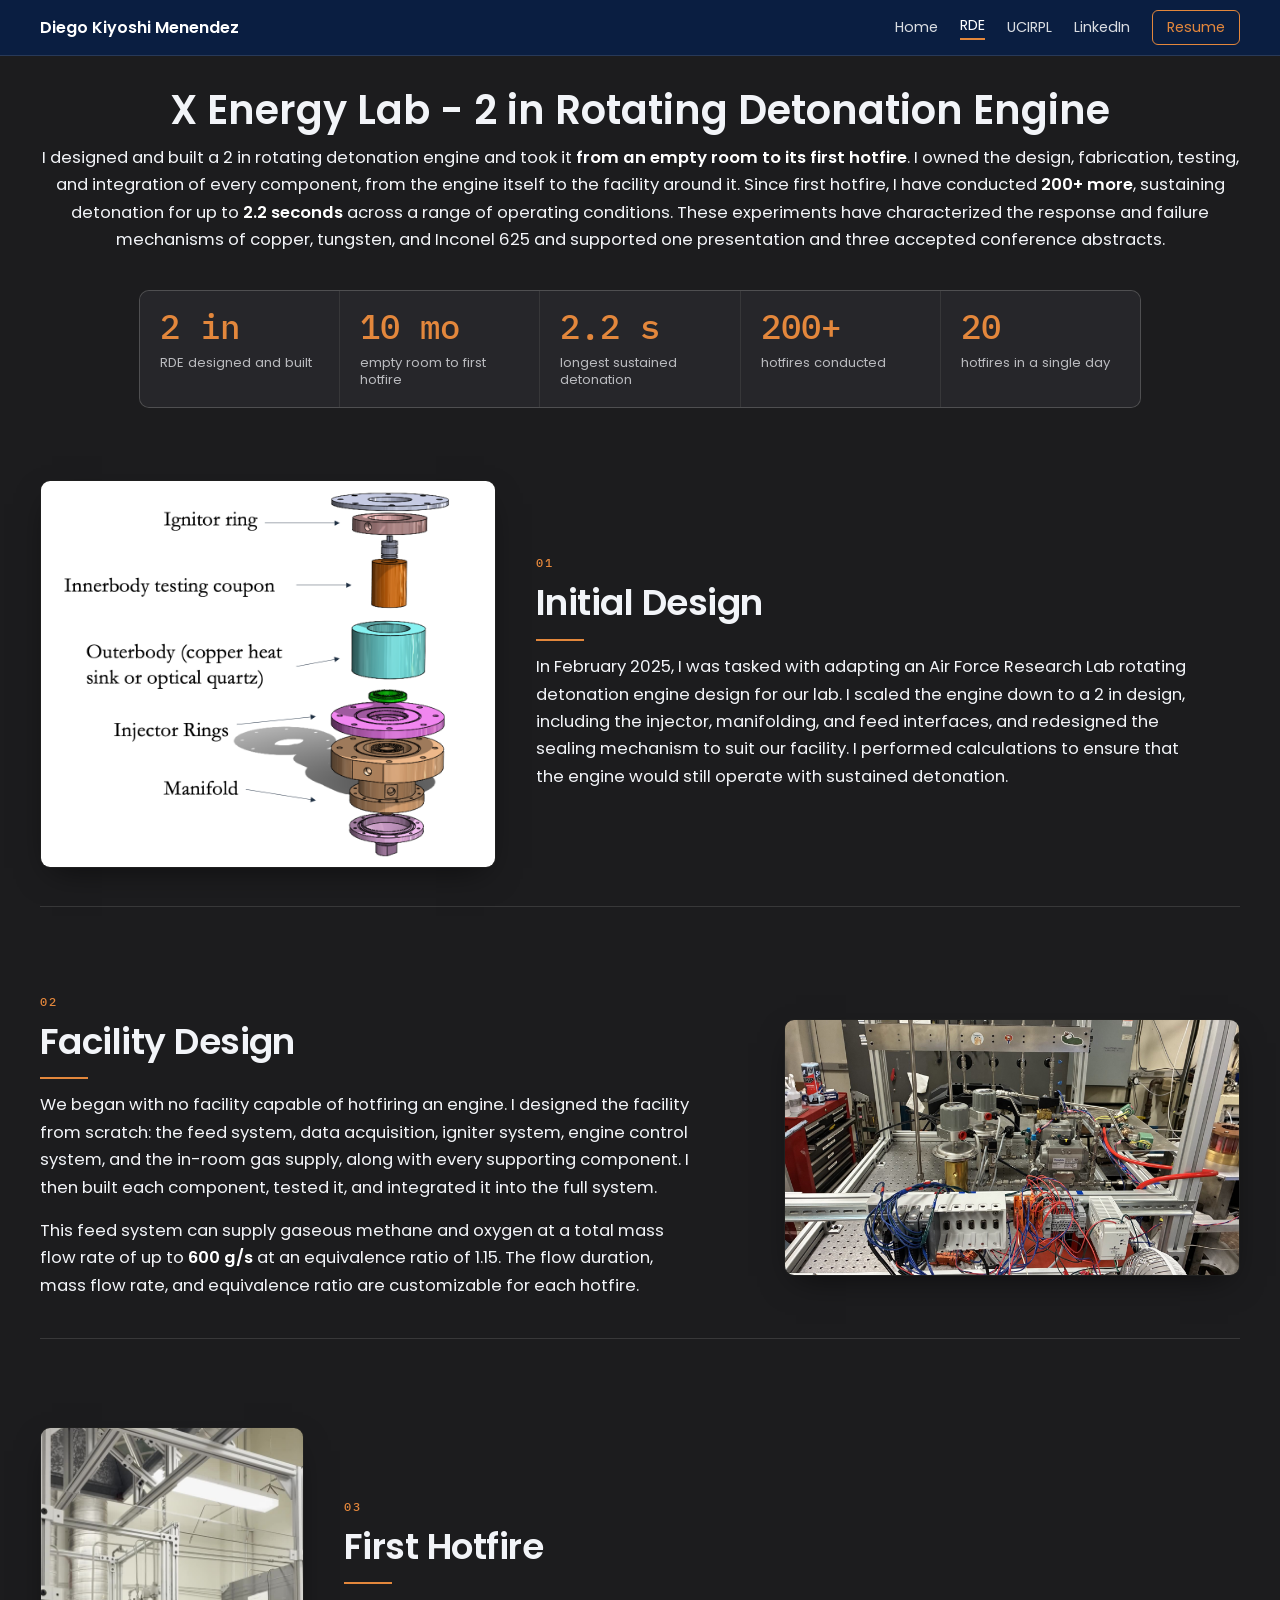
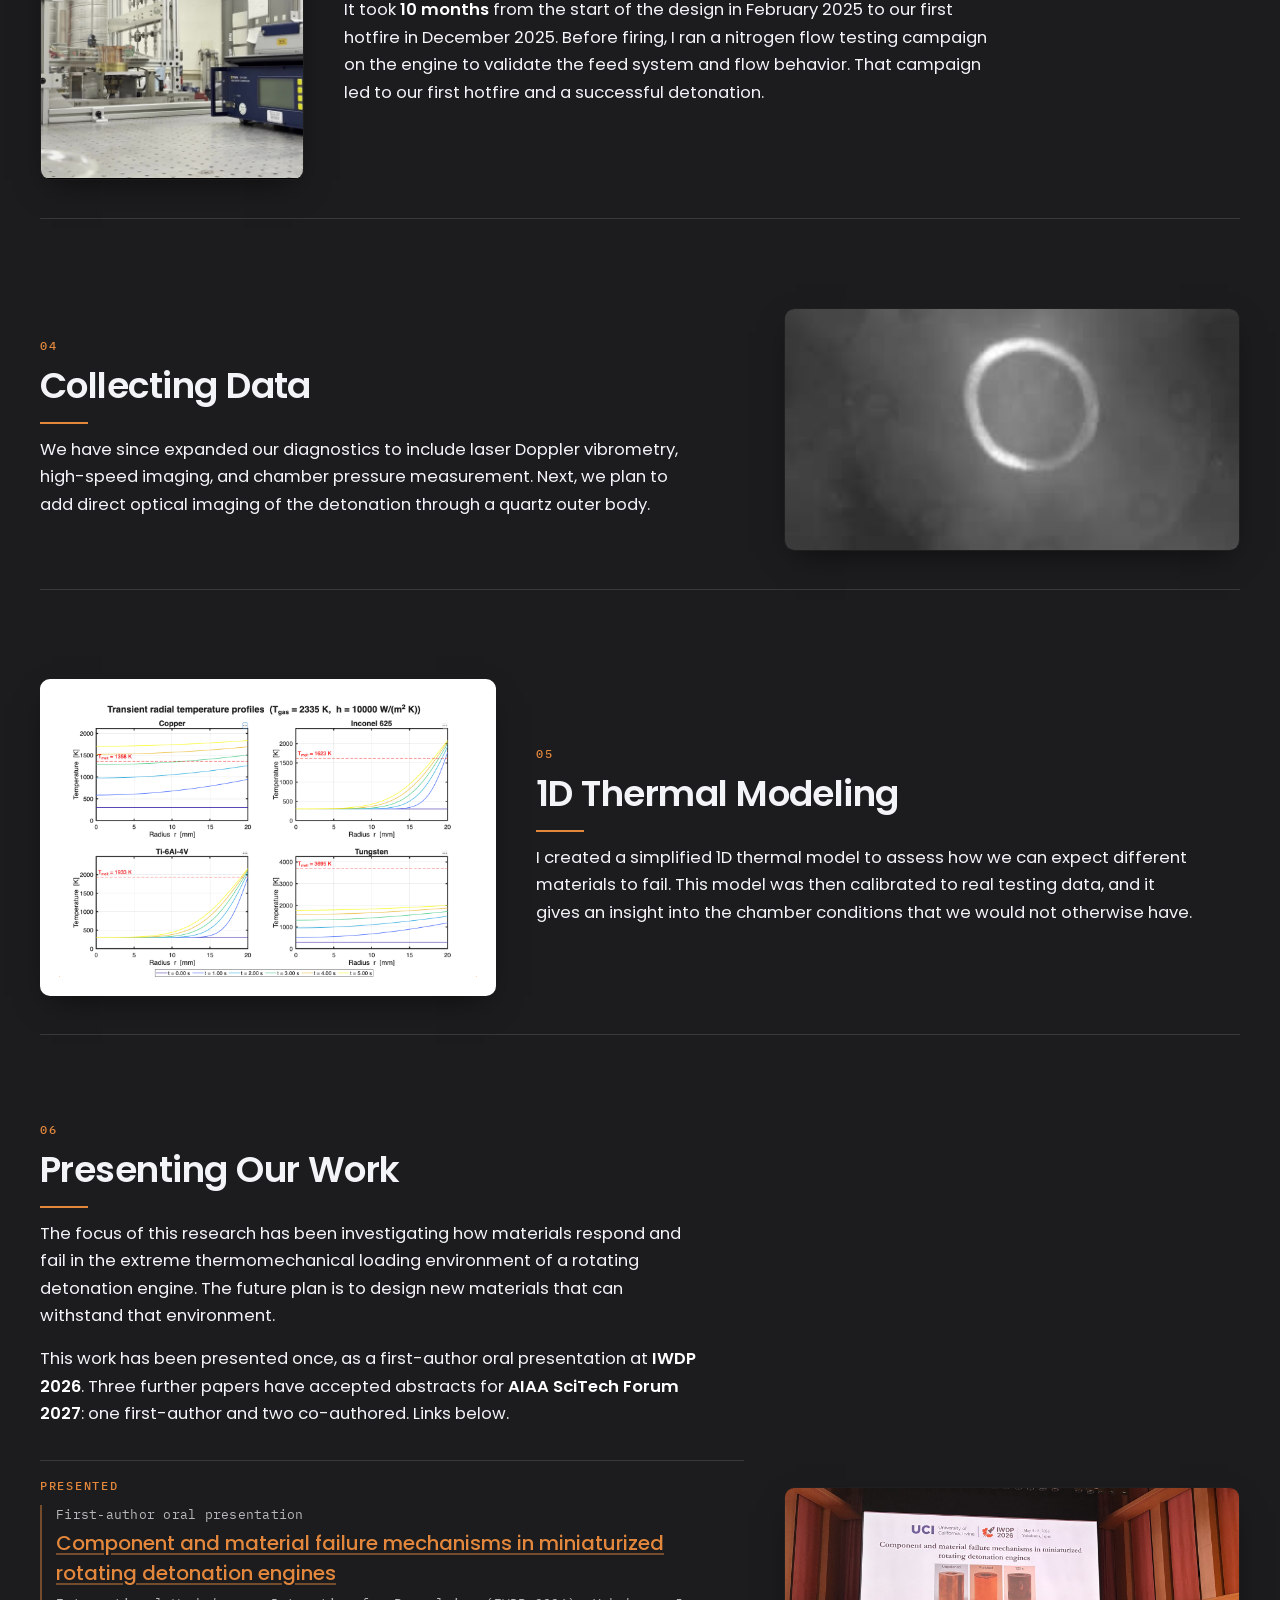
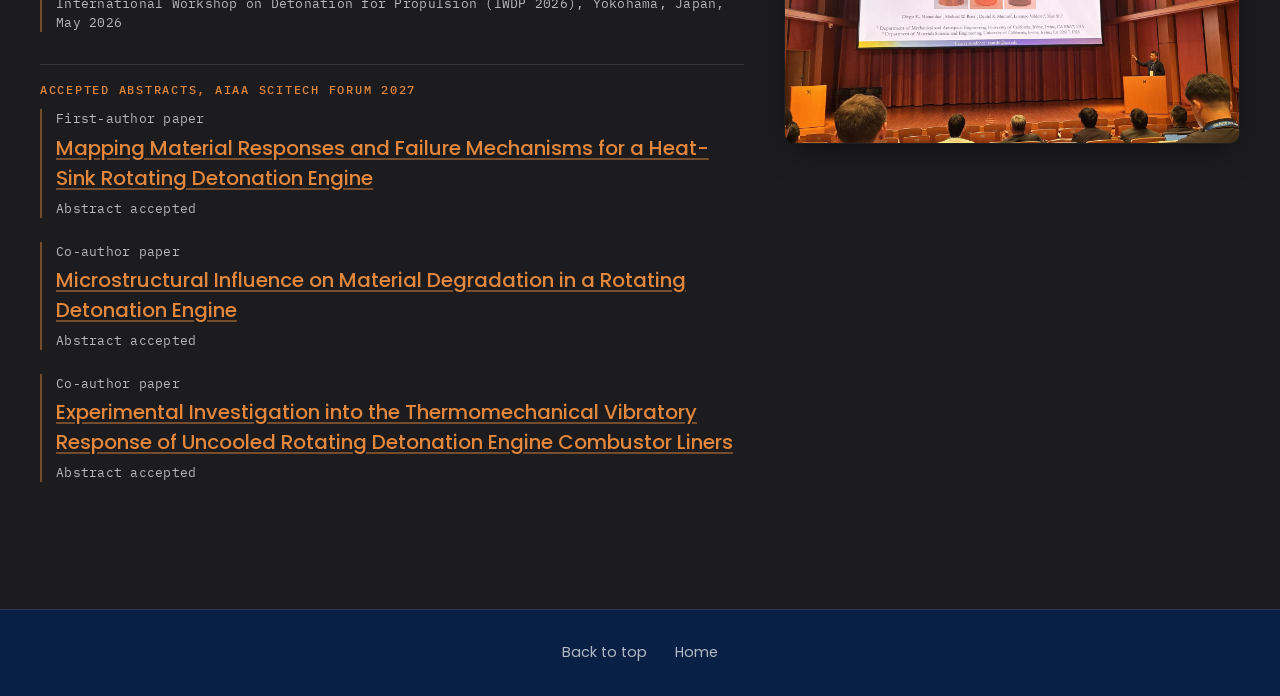
==== rde.html @ 68600ce4 "Add files via upload" ====
<!doctype html>
<html lang="en">
<head>
<meta charset="utf-8">
<meta name="viewport" content="width=device-width, initial-scale=1">
<title>X Energy Lab - 2 in Rotating Detonation Engine</title>
<link rel="preconnect" href="https://fonts.googleapis.com">
<link rel="preconnect" href="https://fonts.gstatic.com" crossorigin>
<link rel="stylesheet" href="https://fonts.googleapis.com/css2?family=Poppins:wght@400;500;600;700&family=IBM+Plex+Mono:wght@400;500&display=swap">
<style>
  html, body {
    margin: 0;
    padding: 0;
    background: #1C1C1E;
    color: #FFFFFF;
    font-family: "Poppins", "Helvetica Neue", Helvetica, Arial, sans-serif;
  }
  .top {
    background: #0A1F44;
  }
  h1 {
    margin: 0;
    padding: 24px 24px;
    font-size: 2rem;
    font-weight: 600;
    text-align: center;
  }
  h1 a {
    color: inherit;
    text-decoration: none;
  }
  .links {
    display: flex;
    justify-content: center;
    gap: 32px;
    padding: 0 24px 32px;
    font-size: 1.1rem;
  }
  .links a {
    color: #FFFFFF;
    text-decoration: underline;
  }
  .overview {
    padding: 32px 40px 8px;
  }
  .overview .title {
    text-align: center;
    margin: 0 0 12px;
    padding: 0;
    font-size: clamp(1.75rem, 4vw, 3rem);
    font-weight: 600;
    line-height: 1.1;
  }
  .overview p {
    margin: 0 auto;
    text-align: center;
    max-width: 110ch;
    font-size: clamp(1rem, 1.7vw, 1.25rem);
    line-height: 1.5;
  }
  .section {
    padding: 48px 40px 0;
    display: grid;
    gap: 40px;
    align-items: center;
  }
  /* Image left: text right. Image right: text left. */
  .s1, .s3, .s5 { grid-template-columns: 38% minmax(0, 1fr); }
  .s3 { grid-template-columns: 22% minmax(0, 1fr); }
  .s2, .s4, .s6 { grid-template-columns: minmax(0, 1fr) 38%; }
  .s1 .media, .s3 .media, .s5 .media { order: -1; }
  .section h2 {
    margin: 0;
    font-size: clamp(1.75rem, 4vw, 3rem);
    font-weight: 600;
    line-height: 1.1;
  }
  .section .detail {
    margin: 12px 0 0;
    max-width: 60ch;
    font-size: clamp(1rem, 1.7vw, 1.25rem);
    line-height: 1.5;
  }
  .section .detail + .detail { margin-top: 12px; }
  .media {
    margin: 0;
    width: 100%;
  }
  .media img,
  .media video {
    display: block;
    width: 100%;
    height: auto;
    background: #000000;
  }
  .ph {
    aspect-ratio: 4 / 3;
    background: #566B96;
    display: flex;
    align-items: center;
    justify-content: center;
    font-size: 1.25rem;
  }
  /* Images alternate between the left edge and the right edge */
  .pubs {
    list-style: none;
    margin: 24px 0 0;
    padding: 0;
    max-width: 60ch;
    font-size: clamp(1rem, 1.7vw, 1.25rem);
    line-height: 1.5;
  }
  .pub-group { margin: 24px 0 0; font-size: clamp(1.1rem, 2vw, 1.4rem); font-weight: 600; }
  .pub-group + .pubs { margin-top: 12px; }
  .pubs li { margin-bottom: 20px; }
  .pubs .tag { display: block; opacity: 0.7; font-size: 0.85em; }
  .pubs a { color: #FFFFFF; text-decoration: underline; font-weight: 500; }
  .pubs .venue { display: block; opacity: 0.8; }
  .end { height: 64px; }

  @media (max-width: 800px) {
    .section, .s1, .s2, .s3, .s4, .s5, .s6 { grid-template-columns: minmax(0, 1fr); gap: 24px; }
    .s1 .media, .s3 .media, .s5 .media { order: 0; }
  }
  .footer {
    background: #0A1F44;
    display: flex;
    justify-content: center;
    gap: 32px;
    padding: 28px 24px;
    font-size: 1.1rem;
  }
  .footer a {
    color: #FFFFFF;
    text-decoration: underline;
  }
</style>
<link rel="stylesheet" href="theme.css?v=8">
<script src="theme.js?v=2"></script>
</head>
<body>
  <nav class="bar"><a class="brand" href="./">Diego Kiyoshi Menendez</a><div class="bar-links"><a href="./">Home</a><a href="rde.html" aria-current="page">RDE</a><a href="ucirpl.html">UCIRPL</a><a href="https://www.linkedin.com/in/diegokmenendez">LinkedIn</a><a class="btn" href="resume.pdf">Resume</a></div></nav>

  <section class="overview">
    <h2 class="title">X Energy Lab - 2 in Rotating Detonation Engine</h2>
    <p>I designed and built a 2 in rotating detonation engine and took it <strong>from an empty room to its first hotfire</strong>. I owned the design, fabrication, testing, and integration of every component, from the engine itself to the facility around it. Since first hotfire, I have conducted <strong>200+ more</strong>, sustaining detonation for up to <strong>2.2 seconds</strong> across a range of operating conditions. These experiments have characterized the response and failure mechanisms of copper, tungsten, and Inconel 625 and supported one presentation and three accepted conference abstracts.</p>
    <ul class="stats">
      <li><b>2 in</b><span>RDE designed and built</span></li>
      <li><b>10 mo</b><span>empty room to first hotfire</span></li>
      <li><b>2.2 s</b><span>longest sustained detonation</span></li>
      <li><b>200+</b><span>hotfires conducted</span></li>
      <li><b>20</b><span>hotfires in a single day</span></li>
    </ul>
  </section>

  <section class="section s1">
    <div class="text">
    <h2>Initial Design</h2>
    <p class="detail">In February 2025, I was tasked with adapting an Air Force Research Lab rotating detonation engine design for our lab. I scaled the engine down to a 2 in design, including the injector, manifolding, and feed interfaces, and redesigned the sealing mechanism to suit our facility. I performed calculations to ensure that the engine would still operate with sustained detonation.</p>
    
    </div>
    <div class="media"><img src="rde-initial-design.png" alt="Exploded view of the RDE: ignitor ring, innerbody testing coupon, outerbody, injector rings, manifold"><span class="cap">Exploded view: ignitor ring, innerbody testing coupon, outerbody, injector rings, manifold</span></div>
  </section>

  <section class="section s2">
    <div class="text">
    <h2>Facility Design</h2>
    <p class="detail">We began with no facility capable of hotfiring an engine. I designed the facility from scratch: the feed system, data acquisition, igniter system, engine control system, and the in-room gas supply, along with every supporting component. I then built each component, tested it, and integrated it into the full system.</p>
      <p class="detail">This feed system can supply gaseous methane and oxygen at a total mass flow rate of up to <strong>600 g/s</strong> at an equivalence ratio of 1.15. The flow duration, mass flow rate, and equivalence ratio are customizable for each hotfire.</p>
    
    </div>
    <div class="media"><img src="rde-facility.jpg" alt="RDE test facility"><span class="cap">RDE test facility</span></div>
  </section>

  <section class="section s3">
    <div class="text">
    <h2>First Hotfire</h2>
    <p class="detail">It took <strong>10 months</strong> from the start of the design in February 2025 to our first hotfire in December 2025. Before firing, I ran a nitrogen flow testing campaign on the engine to validate the feed system and flow behavior. That campaign led to our first hotfire and a successful detonation.</p>
    
    </div>
    <div class="media portrait"><video src="rde-clip-2.mp4" poster="rde-clip-2-poster.jpg" autoplay muted loop preload="auto" playsinline></video></div>
  </section>

  <section class="section s4">
    <div class="text">
    <h2>Collecting Data</h2>
    <p class="detail">We have since expanded our diagnostics to include laser Doppler vibrometry, high-speed imaging, and chamber pressure measurement. Next, we plan to add direct optical imaging of the detonation through a quartz outer body.</p>
    
    </div>
    <div class="media"><video src="rde-clip-1.mp4" poster="rde-clip-1-poster.jpg" autoplay muted loop preload="auto" playsinline></video></div>
  </section>

  <section class="section s5">
    <div class="text">
    <h2>1D Thermal Modeling</h2>
    <p class="detail">I created a simplified 1D thermal model to assess how we can expect different materials to fail. This model was then calibrated to real testing data, and it gives an insight into the chamber conditions that we would not otherwise have.</p>
    
    </div>
    <div class="media card"><img src="rde-thermal-model.png" alt="Transient radial temperature profiles for copper, Inconel 625, Ti-6Al-4V, and tungsten"><span class="cap">Transient radial temperature profiles for copper, Inconel 625, Ti-6Al-4V, and tungsten</span></div>
  </section>

  <section class="section s6">
    <div class="text">
    <h2>Presenting Our Work</h2>
    <p class="detail">The focus of this research has been investigating how materials respond and fail in the extreme thermomechanical loading environment of a rotating detonation engine. The future plan is to design new materials that can withstand that environment.</p>
    <p class="detail">This work has been presented once, as a first-author oral presentation at <strong>IWDP 2026</strong>. Three further papers have accepted abstracts for <strong>AIAA SciTech Forum 2027</strong>: one first-author and two co-authored. Links below.</p>
    <h3 class="pub-group">Presented</h3>
      <ul class="pubs">
        <li><span class="tag">First-author oral presentation</span><a href="pub-iwdp-2026.pdf">Component and material failure mechanisms in miniaturized rotating detonation engines</a><span class="venue">International Workshop on Detonation for Propulsion (IWDP 2026), Yokohama, Japan, May 2026</span></li>
      </ul>
      <h3 class="pub-group">Accepted abstracts, AIAA SciTech Forum 2027</h3>
      <ul class="pubs">
        <li><span class="tag">First-author paper</span><a href="pub-scitech-2027-mapping.pdf">Mapping Material Responses and Failure Mechanisms for a Heat-Sink Rotating Detonation Engine</a><span class="venue">Abstract accepted</span></li>
        <li><span class="tag">Co-author paper</span><a href="pub-scitech-2027-microstructure.pdf">Microstructural Influence on Material Degradation in a Rotating Detonation Engine</a><span class="venue">Abstract accepted</span></li>
        <li><span class="tag">Co-author paper</span><a href="pub-scitech-2027-vibratory.pdf">Experimental Investigation into the Thermomechanical Vibratory Response of Uncooled Rotating Detonation Engine Combustor Liners</a><span class="venue">Abstract accepted</span></li>
      </ul>
    
    </div>
    <div class="media"><img src="rde-presenting.jpg" alt="Presenting our work"><span class="cap">IWDP 2026, Yokohama, Japan</span></div>
  </section>

  <div class="end"></div>
  <footer class="footer">
    <a href="#">Back to top</a>
    <a href="./">Home</a>
  </footer>
</body>
</html>
---- theme.css ----
/* Visual theme layer. Loaded after each page's own styles, so it overrides them.
   To turn the whole theme off, remove the theme.css and theme.js lines from a page's <head>. */

:root {
  --accent: #E3873C;
  --accent-soft: rgba(227, 135, 60, 0.45);
  --line: rgba(255, 255, 255, 0.12);
  --mono: "IBM Plex Mono", ui-monospace, "SF Mono", Menlo, Consolas, monospace;
  /* Side gutter: 40px minimum, and content stops at 1200px wide on big screens */
  --g: max(40px, calc((100% - 1200px) / 2));
}

html { scroll-behavior: smooth; }
body { counter-reset: sec; }

/* ---------- Top bar ---------- */
.bar {
  position: sticky;
  top: 0;
  z-index: 50;
  display: flex;
  align-items: center;
  justify-content: space-between;
  gap: 12px 24px;
  flex-wrap: wrap;
  padding: 12px var(--g);
  background: rgba(10, 31, 68, 0.94);
  -webkit-backdrop-filter: blur(8px);
  backdrop-filter: blur(8px);
  border-bottom: 1px solid var(--line);
}
.bar .brand {
  color: #FFFFFF;
  text-decoration: none;
  font-weight: 600;
  font-size: 1.05rem;
}
.bar-home { justify-content: space-between; }
.bar-home .brand { visibility: hidden; opacity: 0; transition: opacity 0.25s, visibility 0.25s; }
.bar-home.show-brand .brand { visibility: visible; opacity: 1; }
.bar-links {
  display: flex;
  align-items: center;
  gap: 8px 22px;
  flex-wrap: wrap;
  font-size: 0.95rem;
}
.bar-links a {
  color: #FFFFFF;
  text-decoration: none;
  opacity: 0.85;
  transition: color 0.2s, opacity 0.2s, background 0.2s;
}
.bar-links a:hover { opacity: 1; color: var(--accent); }
.bar-links a[aria-current="page"] {
  opacity: 1;
  border-bottom: 2px solid var(--accent);
  padding-bottom: 2px;
}
.bar-links a.btn {
  opacity: 1;
  color: var(--accent);
  border: 1px solid var(--accent);
  padding: 6px 14px;
  border-radius: 6px;
}
.bar-links a.btn:hover { background: var(--accent); color: #0A1F44; }

/* ---------- Headings ---------- */
h2 { font-size: clamp(1.75rem, 3.6vw, 2.75rem); }
.overview .title { font-size: clamp(1.6rem, 3.4vw, 2.5rem); }
.section h2 { font-size: clamp(1.5rem, 3vw, 2.25rem); }
.row h3 { font-size: clamp(1.4rem, 2.6vw, 2rem); }

/* Small numbered label above each section title, and a short accent rule below it */
.section h2::before,
.design .row h3::before {
  counter-increment: sec;
  content: counter(sec, decimal-leading-zero);
  display: block;
  margin-bottom: 10px;
  font-family: var(--mono);
  font-size: 0.8rem;
  font-weight: 500;
  letter-spacing: 0.14em;
  line-height: 1;
  color: var(--accent);
}
.section h2::after,
.design .row h3::after {
  content: "";
  display: block;
  width: 48px;
  height: 2px;
  margin-top: 14px;
  background: var(--accent);
}

/* ---------- Content width and spacing ---------- */
.overview { padding-left: var(--g); padding-right: var(--g); }
.hotfires-head { padding-left: var(--g); padding-right: var(--g); }
.design > h2 { padding-left: var(--g); padding-right: var(--g); }
.design .row { padding-left: var(--g); padding-right: var(--g); }

.section {
  position: relative;
  padding: 64px var(--g) 8px;
}
.overview + .section { padding-top: 48px; }
.section::before {
  content: "";
  position: absolute;
  top: 0;
  left: var(--g);
  right: var(--g);
  height: 1px;
  background: var(--line);
}
.overview + .section::before { display: none; }

/* ---------- Hotfire timeline ---------- */
.timeline { padding-left: var(--g); padding-right: var(--g); }
.timeline::before {
  left: var(--g);
  right: var(--g);
  background: var(--accent-soft);
}
.tl-item::before { background: var(--accent); }
.tl-item .date {
  font-family: var(--mono);
  font-weight: 500;
  letter-spacing: 0.02em;
  font-size: clamp(1.1rem, 2vw, 1.4rem);
}
.video {
  border-radius: 8px;
  overflow: hidden;
  border: 1px solid var(--line);
  box-sizing: border-box;
}

/* ---------- Images ---------- */
.media img,
.media video {
  border-radius: 8px;
  border: 1px solid var(--line);
  box-sizing: border-box;
}
.media.card img {
  background: #FFFFFF;
  padding: 14px;
}
.cap {
  display: block;
  margin-top: 10px;
  font-size: 0.82rem;
  line-height: 1.4;
  color: rgba(255, 255, 255, 0.58);
}

/* ---------- Links ---------- */
.pubs a {
  color: var(--accent);
  text-decoration-color: var(--accent-soft);
  text-underline-offset: 3px;
}
.pubs a:hover { text-decoration-color: var(--accent); }
.pubs .tag,
.pubs .venue { font-family: var(--mono); font-size: 0.78em; letter-spacing: 0.02em; }
.pub-group {
  font-family: var(--mono);
  font-size: 0.85rem;
  font-weight: 500;
  letter-spacing: 0.1em;
  text-transform: uppercase;
  color: var(--accent);
}
.footer a { transition: color 0.2s; }
.footer a:hover { color: var(--accent); }

/* ---------- Home: project cards ---------- */
#rde, #ucirpl { background-image: none; }
.panel .bg {
  position: absolute;
  top: 0; right: 0; bottom: 0; left: 0;
  background-size: cover;
  background-position: center;
  transition: transform 0.6s ease;
}
#rde .bg { background-image: url("rde.jpg"); }
#ucirpl .bg { background-image: url("ucirpl.jpg"); }
.panel::before { z-index: 1; transition: background 0.3s; }
.panel span { z-index: 2; }
.panel::after {
  content: "";
  position: absolute;
  top: 0; right: 0; bottom: 0; left: 0;
  z-index: 3;
  pointer-events: none;
  box-shadow: inset 0 0 0 0 var(--accent);
  transition: box-shadow 0.25s;
}
.panel:hover { opacity: 1; }
.panel:hover .bg { transform: scale(1.05); }
.panel:hover::before { background: rgba(0, 0, 0, 0.32); }
.panel:hover::after { box-shadow: inset 0 0 0 4px var(--accent); }
.panel span small {
  display: block;
  margin-top: 10px;
  font-size: clamp(1rem, 1.6vw, 1.3rem);
  font-weight: 500;
}
.about h2::after {
  content: "";
  display: block;
  width: 48px;
  height: 2px;
  margin: 14px auto 0;
  background: var(--accent);
}

/* ---------- Fade-in on scroll (only active when theme.js runs) ---------- */
html.js .reveal {
  opacity: 0;
  transform: translateY(16px);
  transition: opacity 0.7s ease, transform 0.7s ease;
}
html.js .reveal.in { opacity: 1; transform: none; }

@media (max-width: 800px) {
  .bar { position: static; }
}
@media (prefers-reduced-motion: reduce) {
  html { scroll-behavior: auto; }
  html.js .reveal { opacity: 1; transform: none; transition: none; }
  .panel .bg, .panel::before, .panel::after { transition: none; }
}

/* =====================================================================
   v2 refinements (appended). Delete everything from this line down to
   return to the v1 look.
   ===================================================================== */
:root { --text: #F2F4F8; --muted: rgba(242, 244, 248, 0.72); }
html { scroll-padding-top: 72px; }
body { color: var(--text); -webkit-font-smoothing: antialiased; text-rendering: optimizeLegibility; }
::selection { background: var(--accent); color: #0A1F44; }
a:focus-visible { outline: 2px solid var(--accent); outline-offset: 3px; border-radius: 3px; }

/* Text contrast and body scale */
.cap { color: var(--muted); font-size: 0.85rem; }
.pubs .tag, .pubs .venue { opacity: 1; color: var(--muted); font-size: 0.8rem; }
.row .sub, .role-line { opacity: 1; color: var(--muted); }
.section .detail, .row .detail, .row .detail-list, .overview p {
  font-size: clamp(1rem, 1.3vw, 1.125rem);
  line-height: 1.65;
}

/* Bar */
.bar { padding-top: 10px; padding-bottom: 10px; }
.bar-links { font-size: 0.9rem; }
.bar .brand { font-size: 1rem; }

/* Home hero */
h1 { letter-spacing: -0.02em; line-height: 1.05; padding: clamp(56px, 8vw, 96px) 24px 12px; }
.tagline {
  max-width: 90ch;
  text-wrap: balance;
  margin: 0 auto;
  padding: 0 24px clamp(36px, 5vw, 64px);
  font-size: clamp(0.95rem, 1.4vw, 1.125rem);
  color: var(--muted);
  letter-spacing: 0.01em;
}

/* Home cards */
.panel { aspect-ratio: 4 / 5; }
.panel::before {
  background: linear-gradient(to top, rgba(5, 12, 28, 0.88) 0%, rgba(5, 12, 28, 0.35) 55%, rgba(5, 12, 28, 0.15) 100%);
}
.panel:hover::before { background: linear-gradient(to top, rgba(5, 12, 28, 0.8) 0%, rgba(5, 12, 28, 0.22) 55%, rgba(5, 12, 28, 0.08) 100%); }
.panel span {
  top: auto;
  bottom: clamp(24px, 4vw, 48px);
  transform: none;
  text-align: left;
  left: clamp(24px, 4vw, 48px);
  right: 24px;
  font-size: clamp(1.5rem, 3vw, 2.5rem);
  line-height: 1.1;
  letter-spacing: -0.01em;
}
.panel span small {
  font-family: var(--mono);
  font-size: 0.8rem;
  font-weight: 500;
  letter-spacing: 0.12em;
  text-transform: uppercase;
  color: var(--accent);
  margin-top: 12px;
}

/* Section rhythm */
.section h2::before, .design .row h3::before { font-size: 0.75rem; margin-bottom: 14px; }
.section { padding-top: clamp(56px, 7vw, 96px); padding-bottom: clamp(24px, 3vw, 40px); }
.overview + .section { padding-top: clamp(40px, 5vw, 64px); }
.section h2 { letter-spacing: -0.015em; }
.section h2::after, .design .row h3::after { margin-top: 16px; margin-bottom: 8px; }
.section .detail + .detail { margin-top: 16px; }

/* UCIRPL hierarchy */
.hotfires-head h2, .design > h2 {
  font-size: clamp(1.75rem, 3.6vw, 2.75rem);
  font-weight: 600;
  letter-spacing: -0.015em;
}
.hotfires-head .role-line { font-size: clamp(1rem, 1.6vw, 1.25rem); }
.design > h2 { padding-top: clamp(32px, 5vw, 56px); }
.design .row { padding-top: 28px; padding-bottom: 28px; }
.design .row + .row { border-top: 1px solid var(--line); }
.design .row + .row { margin-left: var(--g); margin-right: var(--g); padding-left: 0; padding-right: 0; }
.row h3 { font-weight: 600; }

/* Media framing (no cropping) */
.media img, .media video, .video { border-radius: 10px; box-shadow: 0 12px 32px -12px rgba(0, 0, 0, 0.6); }
.media.card img { padding: 18px; }

/* Publications */
.pub-group { margin-top: 32px; padding-top: 16px; border-top: 1px solid var(--line); font-size: 0.78rem; letter-spacing: 0.14em; }
.pubs li { margin-bottom: 24px; padding-left: 14px; border-left: 2px solid var(--accent-soft); transition: border-color 0.2s; }
.pubs li:hover { border-left-color: var(--accent); }
.pubs a { font-weight: 500; line-height: 1.35; }
.pubs .tag { margin-bottom: 4px; }
.pubs .venue { margin-top: 6px; }

/* Footer */
.footer { border-top: 1px solid var(--line); padding: 32px var(--g); gap: 28px; font-size: 0.9rem; }
.footer a { color: var(--muted); text-decoration: none; border-bottom: 1px solid transparent; transition: color 0.2s, border-color 0.2s; }
.footer a:hover { color: var(--accent); border-bottom-color: var(--accent); }

/* Mobile */
@media (max-width: 700px) { .panel { aspect-ratio: 4 / 3; } }
@media (max-width: 800px) {
  :root { --g: max(20px, calc((100% - 1200px) / 2)); }
  .bar { padding: 10px 20px; gap: 8px 16px; }
  .bar-links, .bar-home .bar-links { width: 100%; justify-content: space-between; font-size: 0.88rem; gap: 6px 12px; }
  .bar-links a.btn { padding: 5px 12px; }
  .section, .overview, .hotfires-head, .design > h2, .design .row, .timeline { padding-left: 20px; padding-right: 20px; }
  .design .row + .row { margin-left: 0; margin-right: 0; padding-left: 20px; padding-right: 20px; }
  .section::before { left: 20px; right: 20px; }
  .section h2::after, .design .row h3::after { width: 40px; }
}

/* Captions hidden for consistency (UCIRPL has none). Delete this rule to show them on the RDE page again. */
.cap { display: none; }

/* Home: keep project titles visible on first load. Delete this block to undo. */
h1 { padding-top: clamp(28px, 3.5vw, 48px); }
.tagline { padding-bottom: clamp(20px, 2.5vw, 32px); }
.panel { aspect-ratio: auto; height: clamp(420px, calc(100svh - 240px), 760px); }
@media (max-width: 700px) { .panel { height: auto; aspect-ratio: 4 / 3; } }

/* Home: tall cards, titles float with the scroll then settle at the card bottom.
   Delete this block (and the "fit the viewport" block above it) to undo. */
.panel {
  height: auto;
  aspect-ratio: 4 / 5;
  overflow: clip;
  display: flex;
  align-items: flex-end;
}
.panel span {
  position: sticky;
  top: auto;
  left: auto;
  right: auto;
  bottom: clamp(24px, 4vw, 48px);
  transform: none;
  box-sizing: border-box;
  width: 100%;
  margin-bottom: clamp(24px, 4vw, 48px);
  padding: 0 clamp(24px, 4vw, 48px);
}
@media (max-width: 700px) { .panel { aspect-ratio: 4 / 3; } }
.panel span small { text-shadow: 0 1px 10px rgba(0, 0, 0, 0.95), 0 0 3px rgba(0, 0, 0, 0.8); }
.panel span { text-shadow: 0 2px 16px rgba(0, 0, 0, 0.8); }

@media (max-width: 800px) { .bar-home .brand { display: none; } }

/* Key-number strips and bold emphasis. Delete this block to undo (the markup is harmless without it). */
strong { font-weight: 600; color: #FFFFFF; }
.stats {
  list-style: none;
  margin: clamp(24px, 3vw, 36px) auto 0;
  padding: 0;
  max-width: 1000px;
  display: grid;
  grid-template-columns: repeat(auto-fit, minmax(150px, 1fr));
  gap: 1px;
  background: var(--line);
  border: 1px solid var(--line);
  border-radius: 10px;
  overflow: hidden;
  text-align: left;
}
.stats li { background: #1C1C1E; padding: 18px 20px; }
.overview .stats li { background: #26262A; }
.stats b {
  display: block;
  font-family: var(--mono);
  font-weight: 500;
  font-size: clamp(1.5rem, 2.8vw, 2.1rem);
  line-height: 1.1;
  color: var(--accent);
}
.stats span { display: block; margin-top: 8px; font-size: 0.82rem; line-height: 1.35; color: var(--muted); }
@media (max-width: 600px) { .stats li:last-child:nth-child(odd) { grid-column: 1 / -1; } }
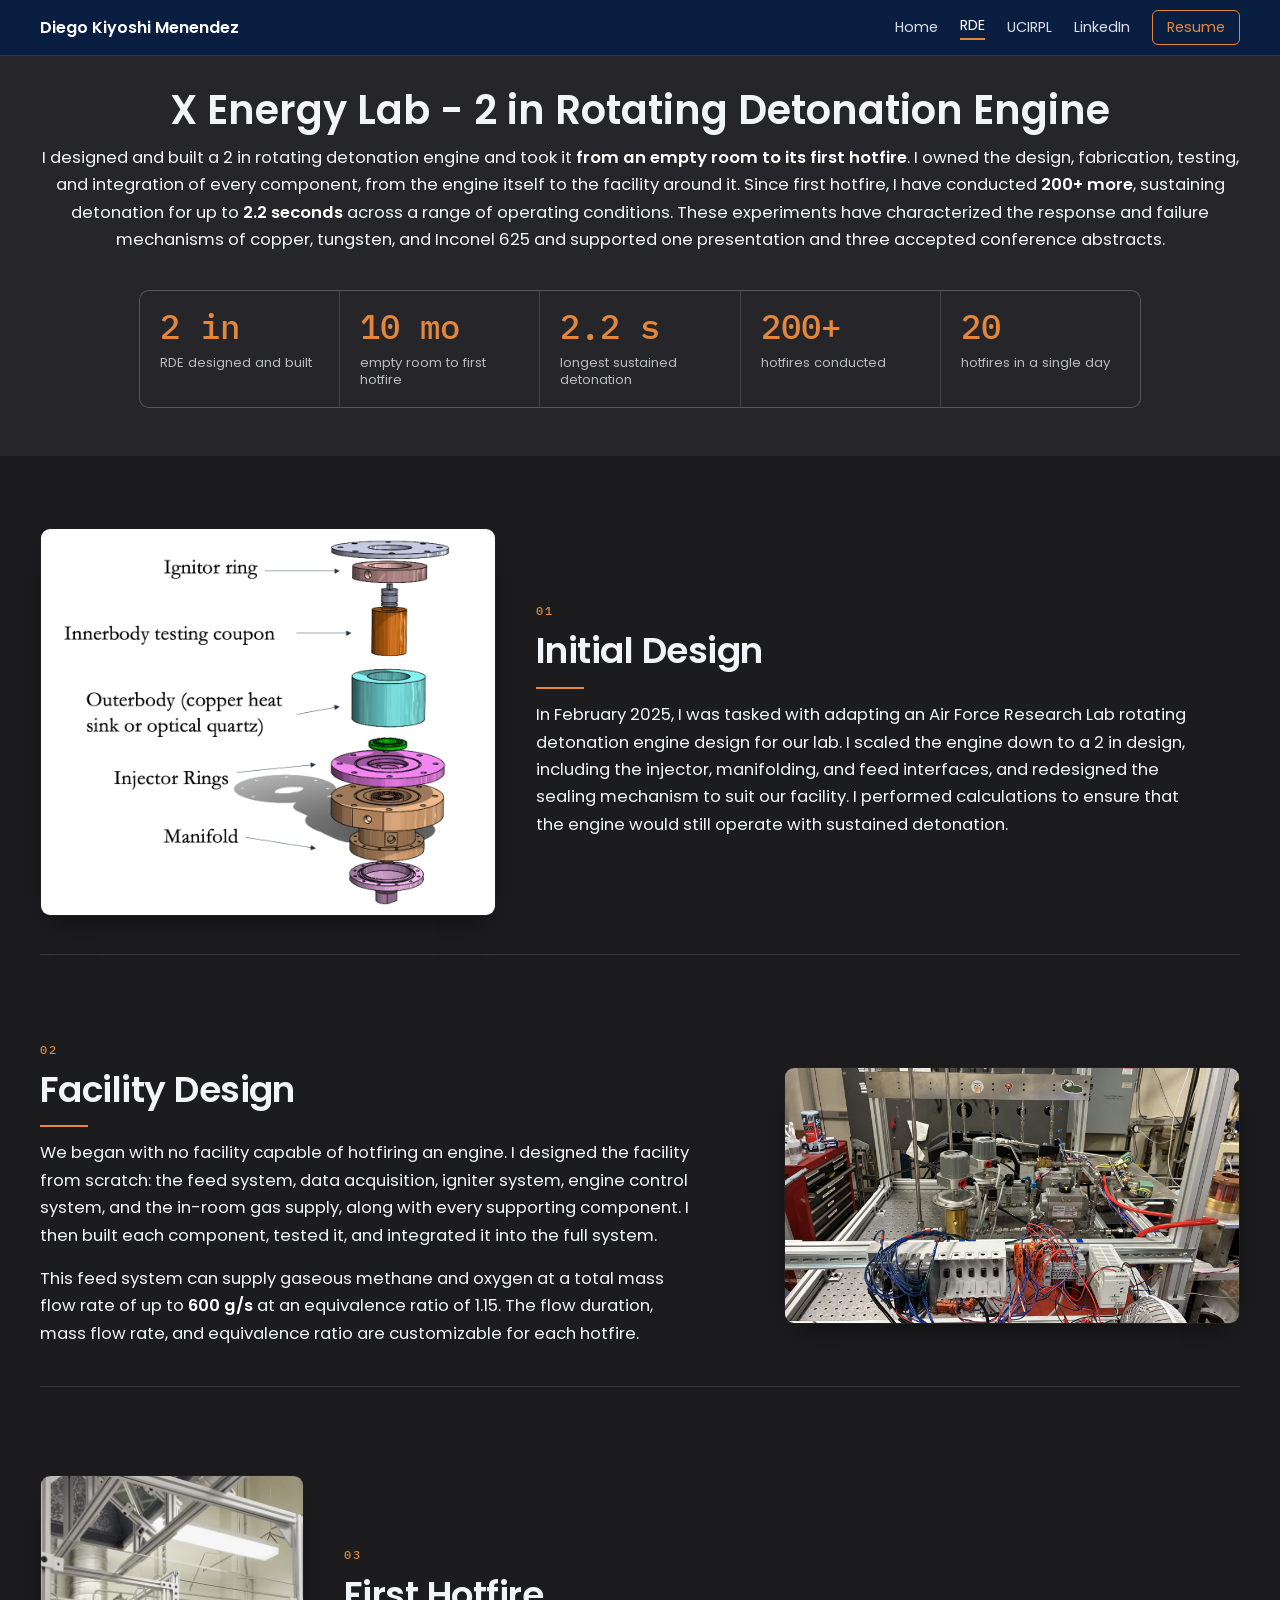
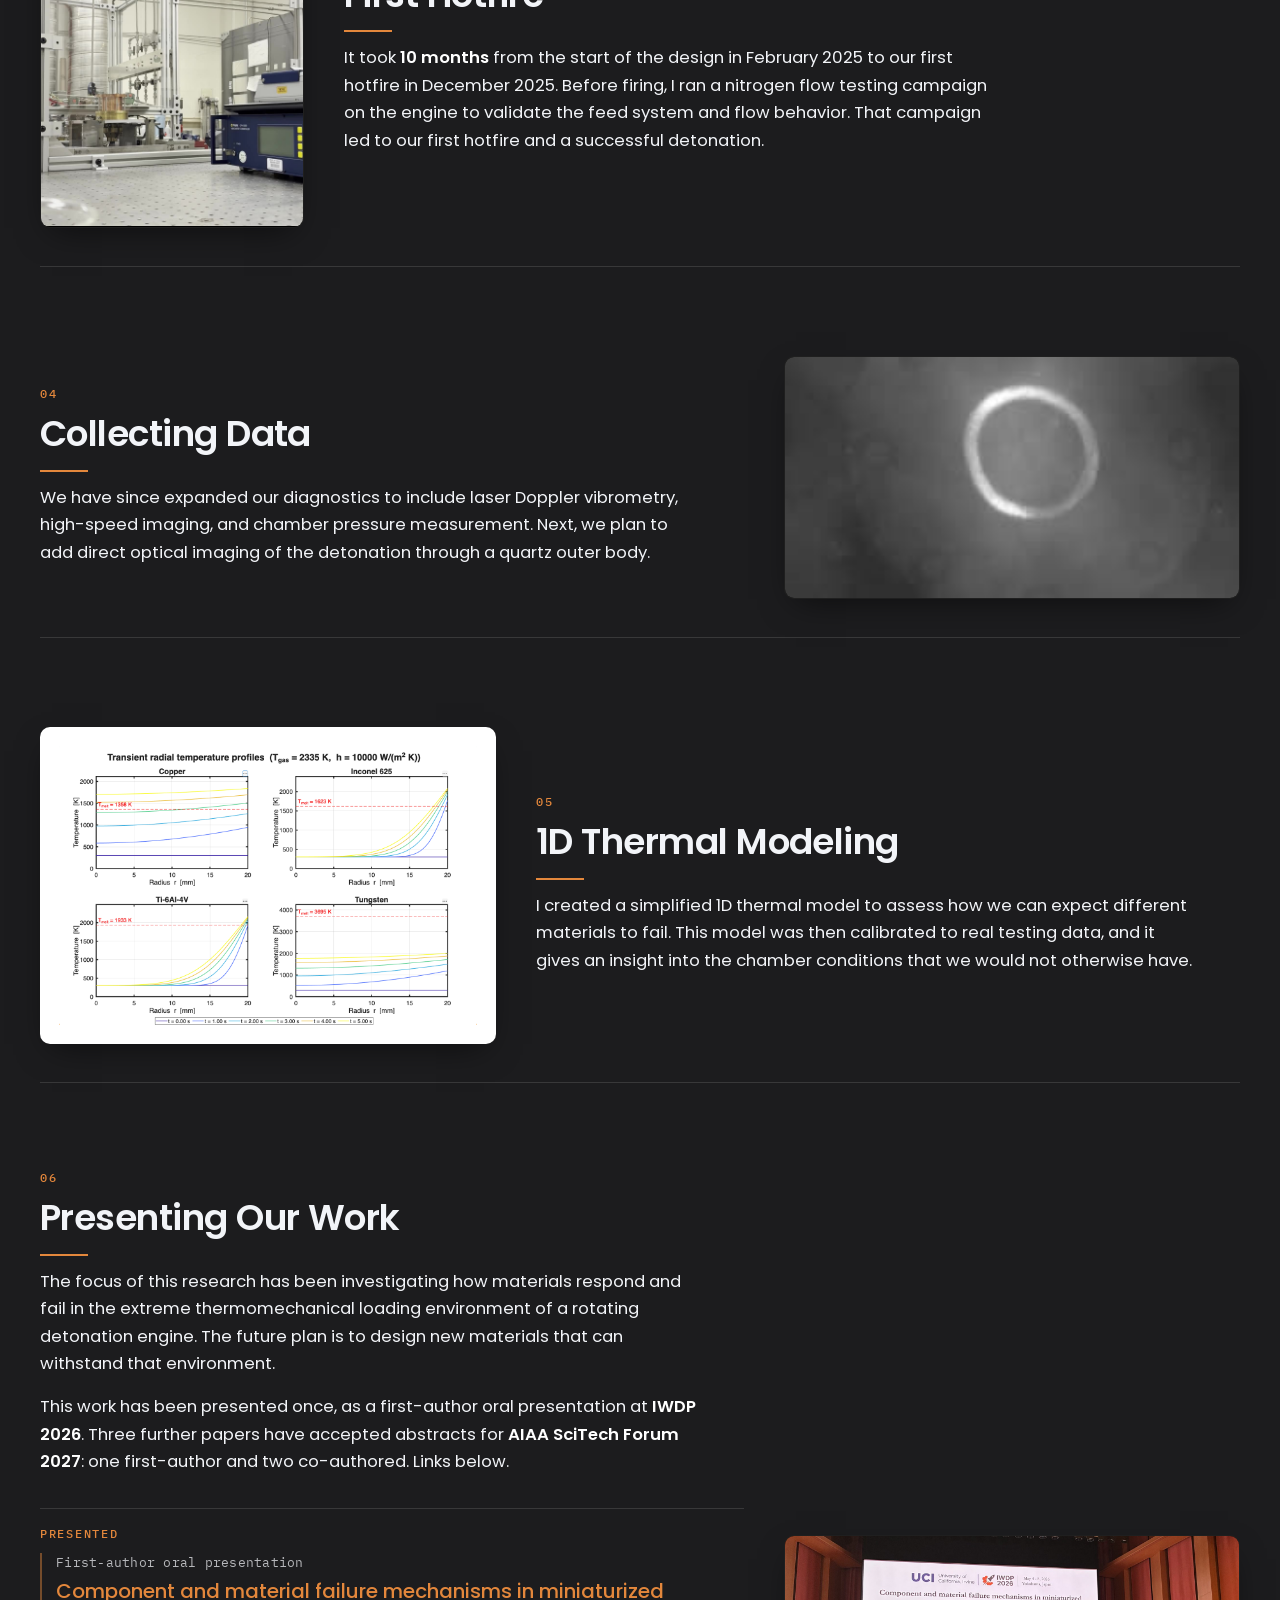
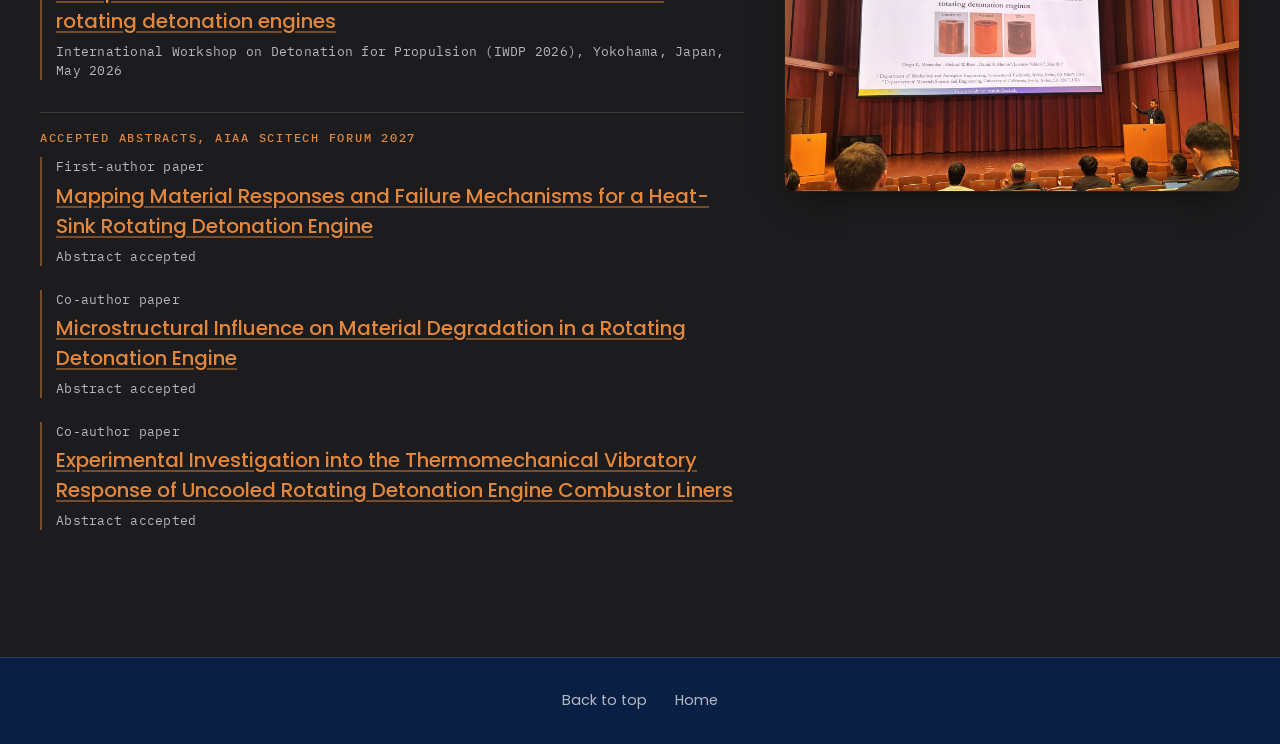
==== commit 72f1ac9a: "Add files via upload" ====
--- a/rde.html
+++ b/rde.html
@@ -135,7 +135,7 @@
     text-decoration: underline;
   }
 </style>
-<link rel="stylesheet" href="theme.css?v=8">
+<link rel="stylesheet" href="theme.css?v=9">
 <script src="theme.js?v=2"></script>
 </head>
 <body>
--- a/theme.css
+++ b/theme.css
@@ -414,3 +414,7 @@
 }
 .stats span { display: block; margin-top: 8px; font-size: 0.82rem; line-height: 1.35; color: var(--muted); }
 @media (max-width: 600px) { .stats li:last-child:nth-child(odd) { grid-column: 1 / -1; } }
+
+/* Intro band: slightly lighter background to set the intro apart from the sections below (matches UCIRPL). */
+.overview { background: #26262A; padding-bottom: clamp(32px, 4vw, 48px); }
+.overview + .section { padding-top: clamp(48px, 6vw, 72px); }
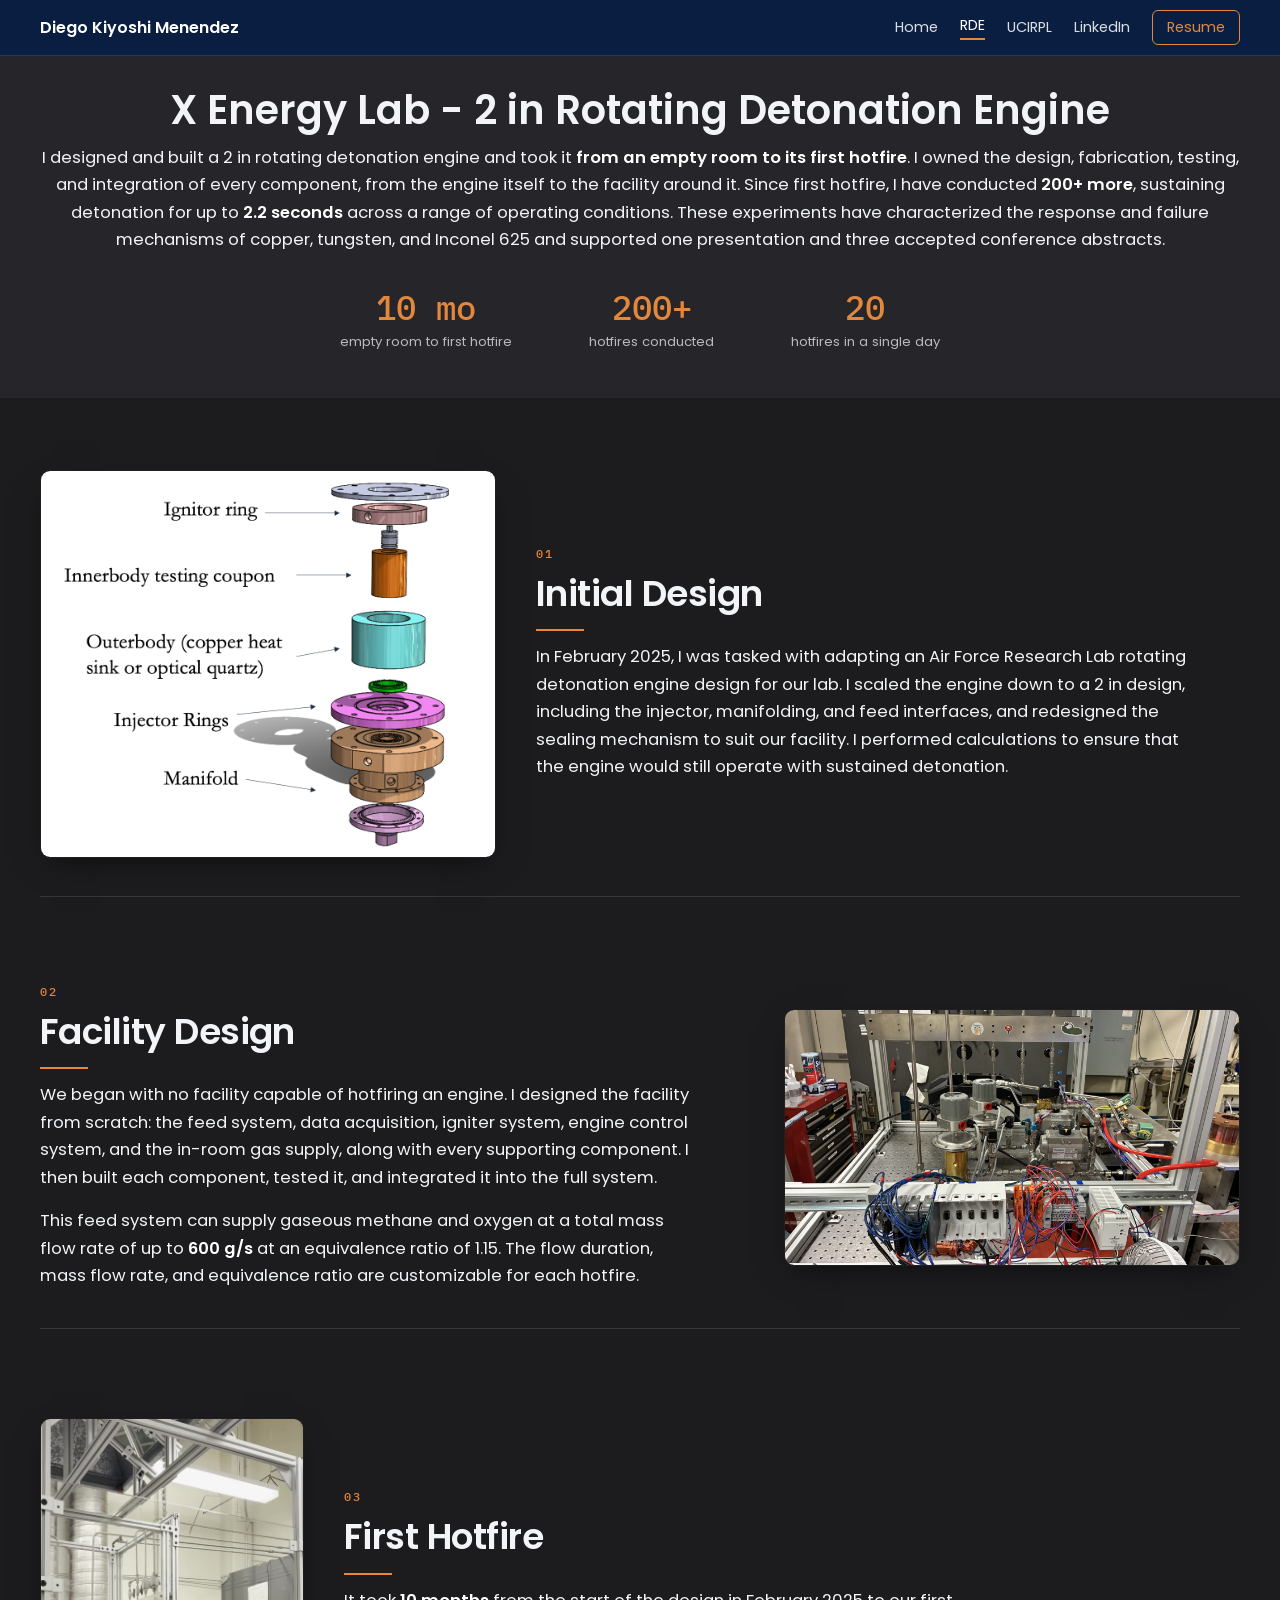
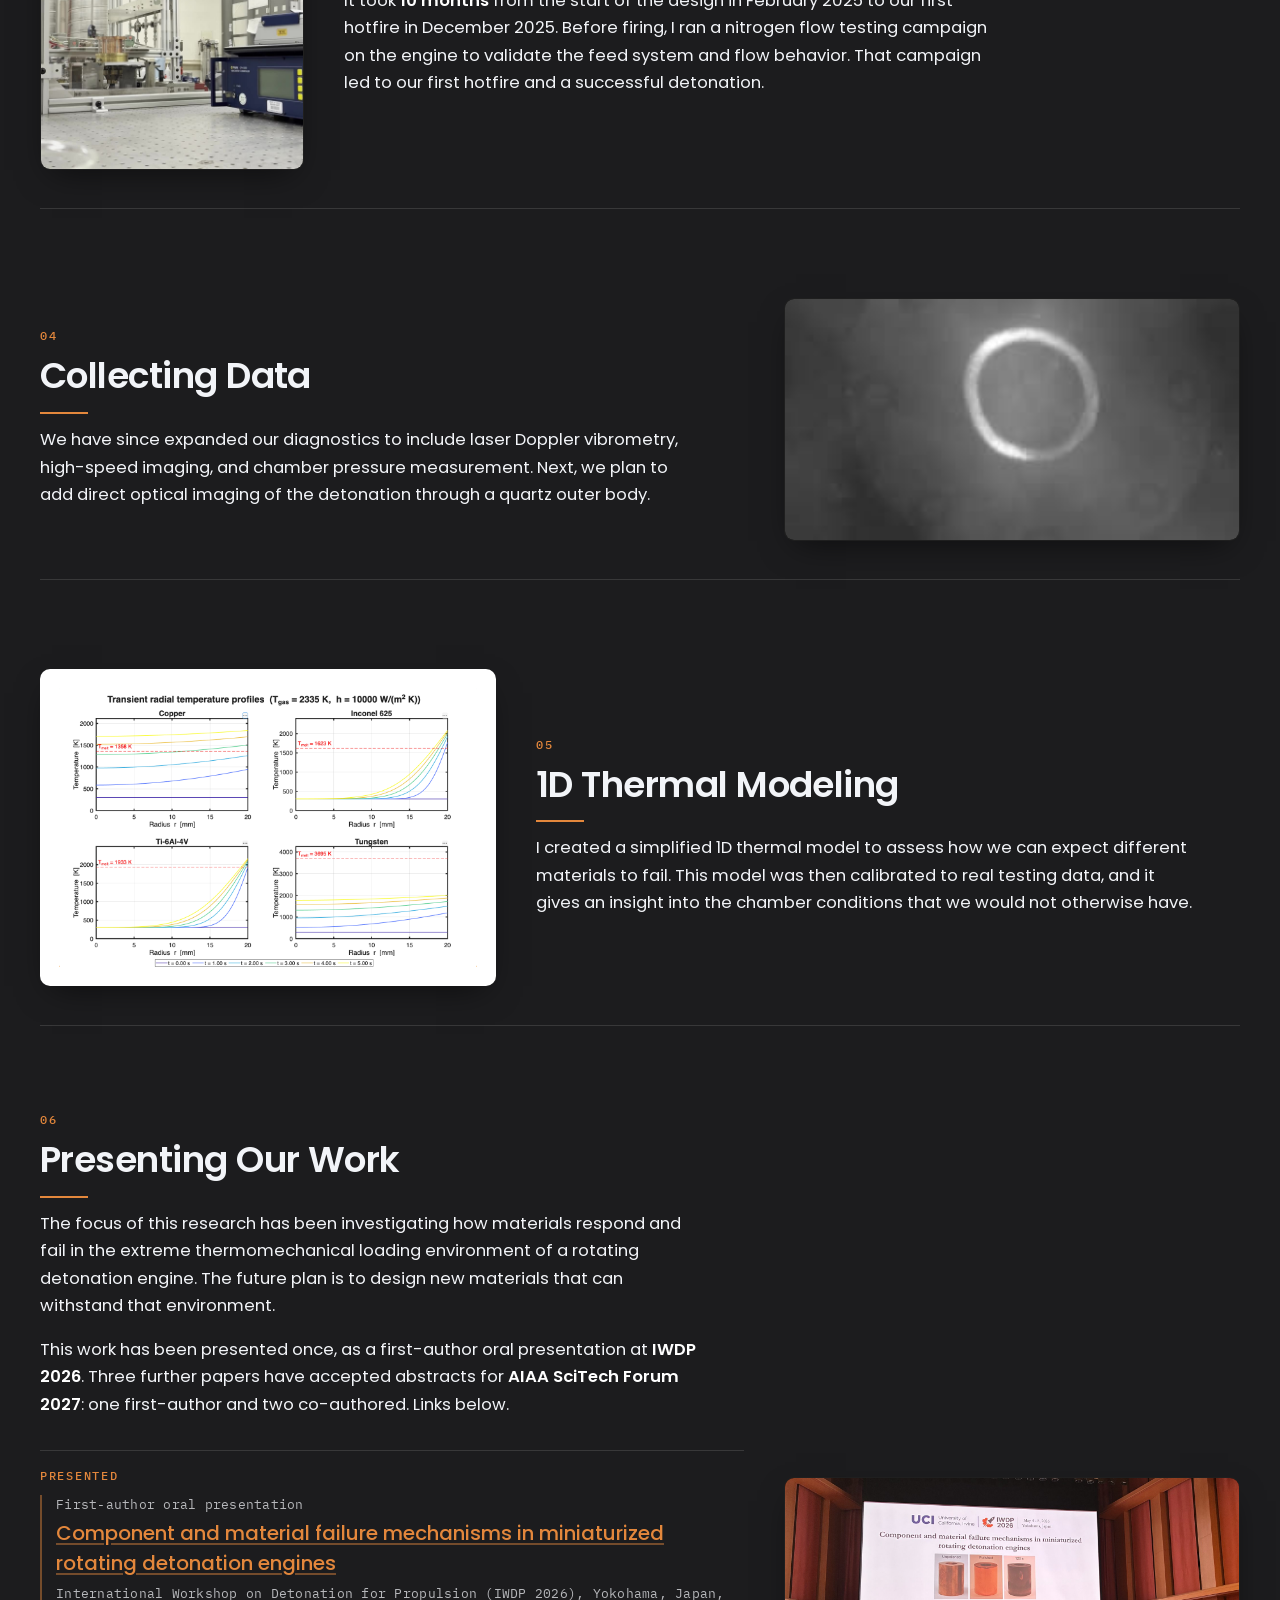
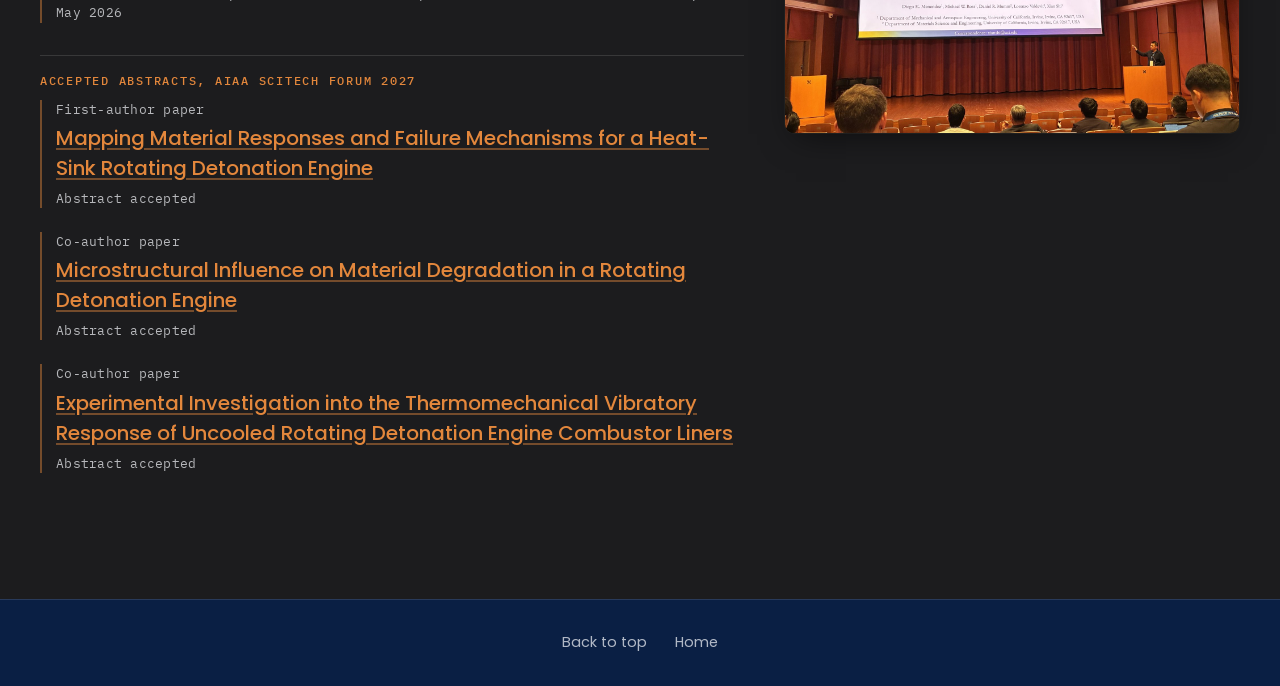
==== commit 328446b2: "Add files via upload" ====
--- a/rde.html
+++ b/rde.html
@@ -135,7 +135,7 @@
     text-decoration: underline;
   }
 </style>
-<link rel="stylesheet" href="theme.css?v=9">
+<link rel="stylesheet" href="theme.css?v=10">
 <script src="theme.js?v=2"></script>
 </head>
 <body>
@@ -145,9 +145,7 @@
     <h2 class="title">X Energy Lab - 2 in Rotating Detonation Engine</h2>
     <p>I designed and built a 2 in rotating detonation engine and took it <strong>from an empty room to its first hotfire</strong>. I owned the design, fabrication, testing, and integration of every component, from the engine itself to the facility around it. Since first hotfire, I have conducted <strong>200+ more</strong>, sustaining detonation for up to <strong>2.2 seconds</strong> across a range of operating conditions. These experiments have characterized the response and failure mechanisms of copper, tungsten, and Inconel 625 and supported one presentation and three accepted conference abstracts.</p>
     <ul class="stats">
-      <li><b>2 in</b><span>RDE designed and built</span></li>
       <li><b>10 mo</b><span>empty room to first hotfire</span></li>
-      <li><b>2.2 s</b><span>longest sustained detonation</span></li>
       <li><b>200+</b><span>hotfires conducted</span></li>
       <li><b>20</b><span>hotfires in a single day</span></li>
     </ul>
--- a/theme.css
+++ b/theme.css
@@ -418,3 +418,20 @@
 /* Intro band: slightly lighter background to set the intro apart from the sections below (matches UCIRPL). */
 .overview { background: #26262A; padding-bottom: clamp(32px, 4vw, 48px); }
 .overview + .section { padding-top: clamp(48px, 6vw, 72px); }
+
+/* Stat strips as plain words (no boxes). */
+.stats {
+  display: flex;
+  flex-wrap: wrap;
+  justify-content: center;
+  gap: 20px clamp(32px, 6vw, 80px);
+  max-width: none;
+  background: none;
+  border: 0;
+  border-radius: 0;
+  overflow: visible;
+  text-align: center;
+}
+.stats li, .overview .stats li { background: none; padding: 0; }
+.stats span { margin-top: 6px; }
+@media (max-width: 600px) { .stats li:last-child:nth-child(odd) { grid-column: auto; } }
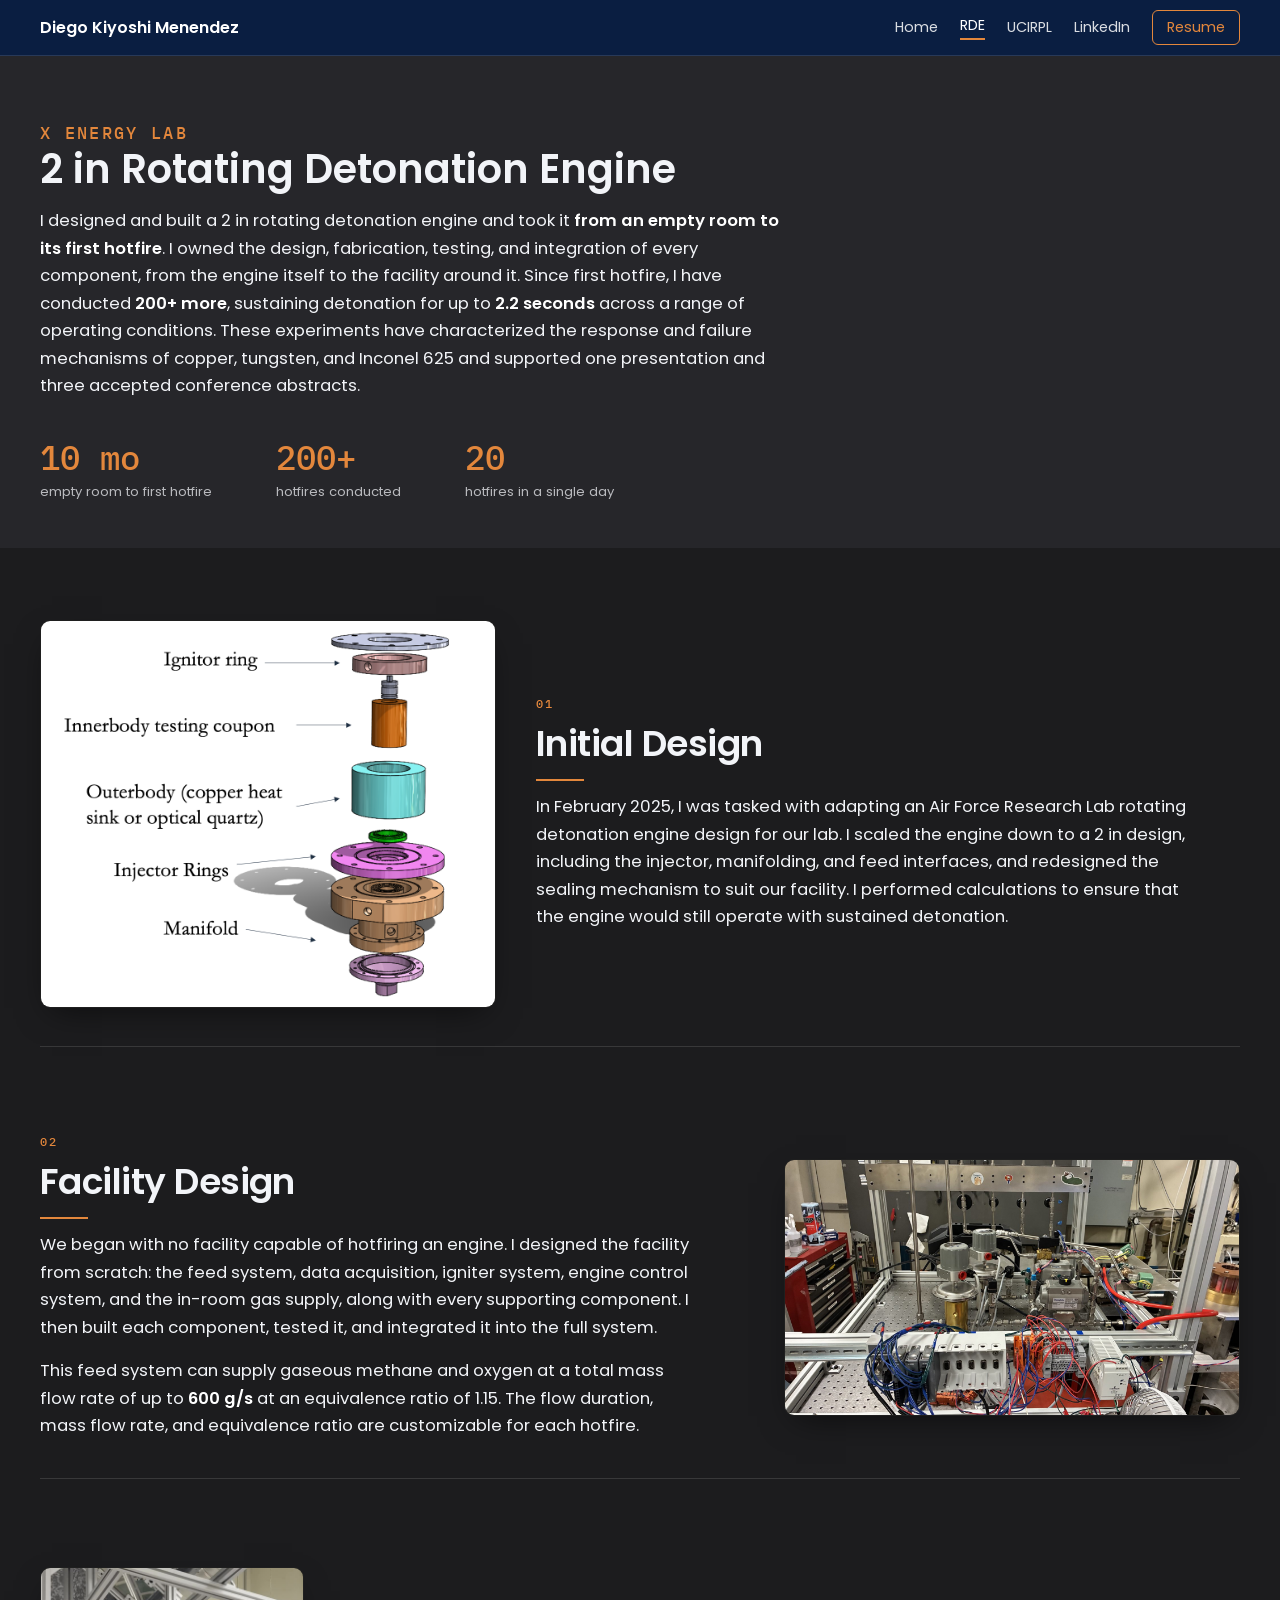
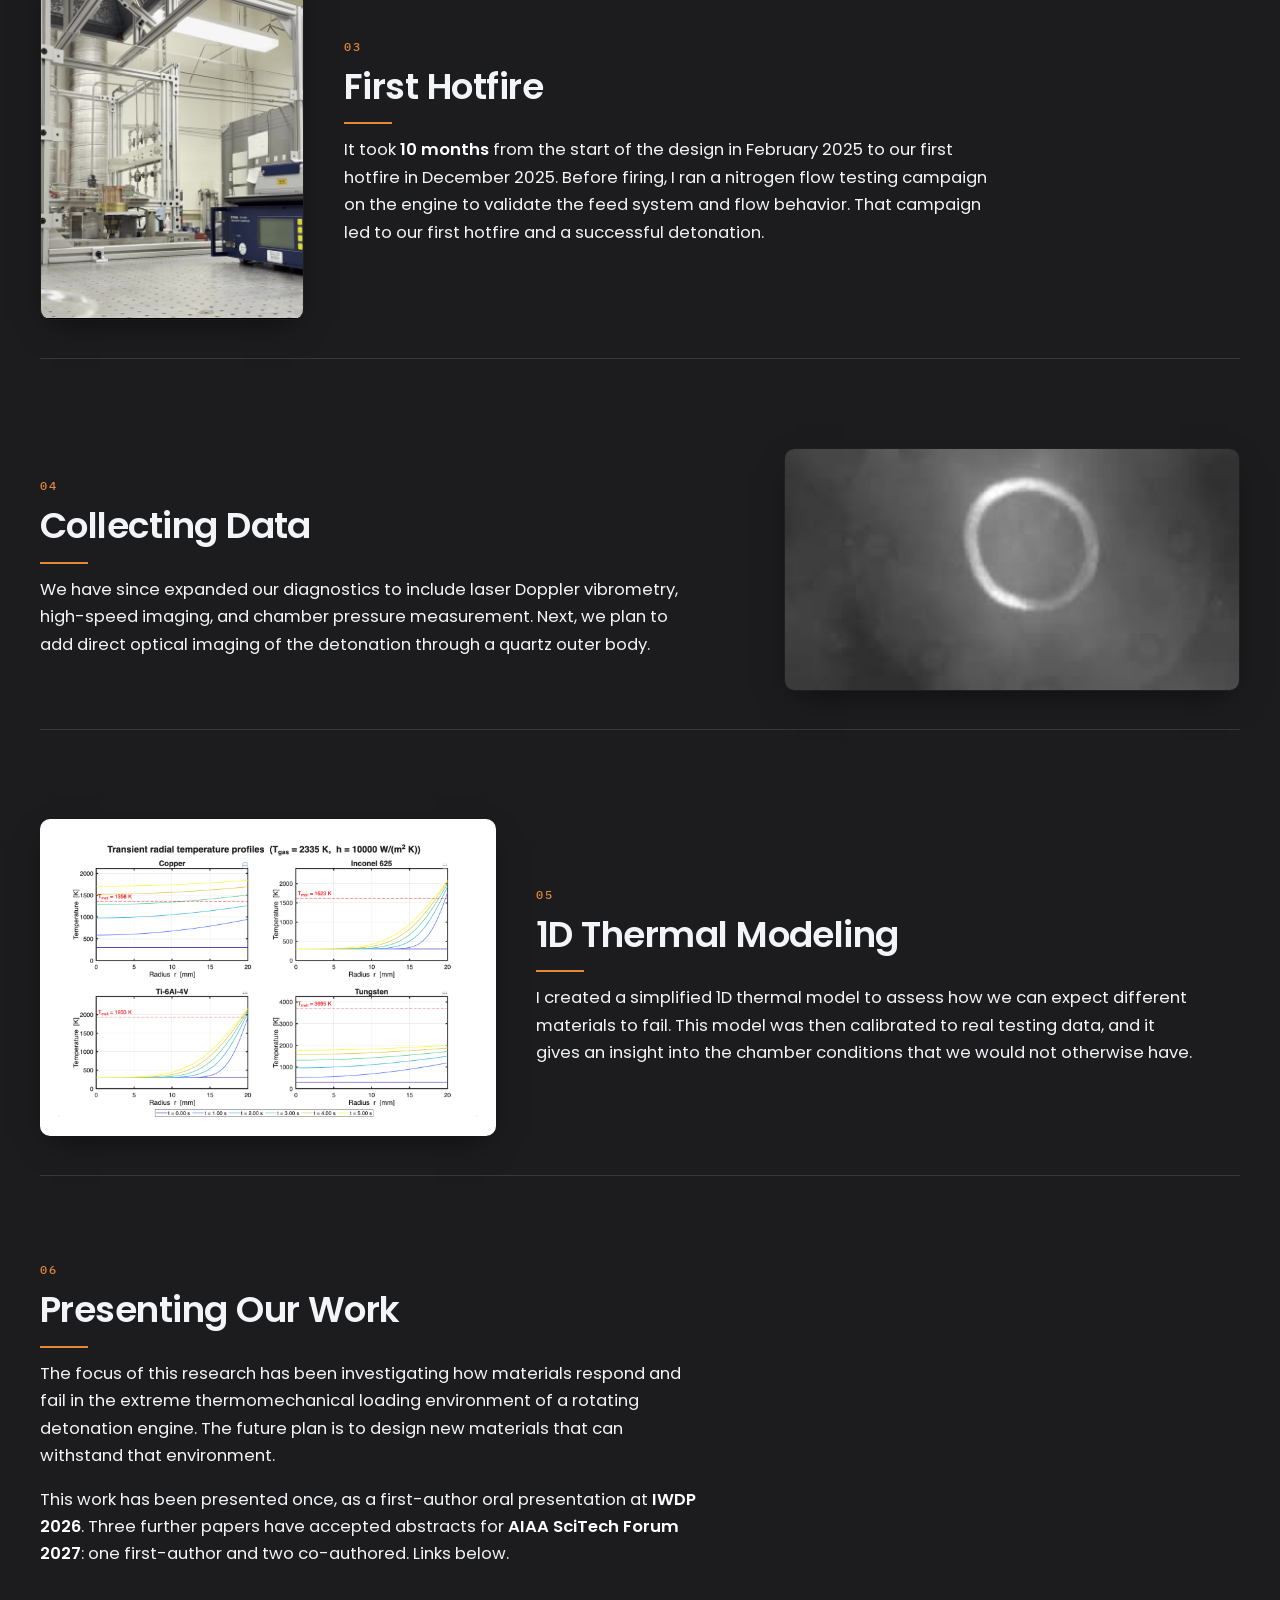
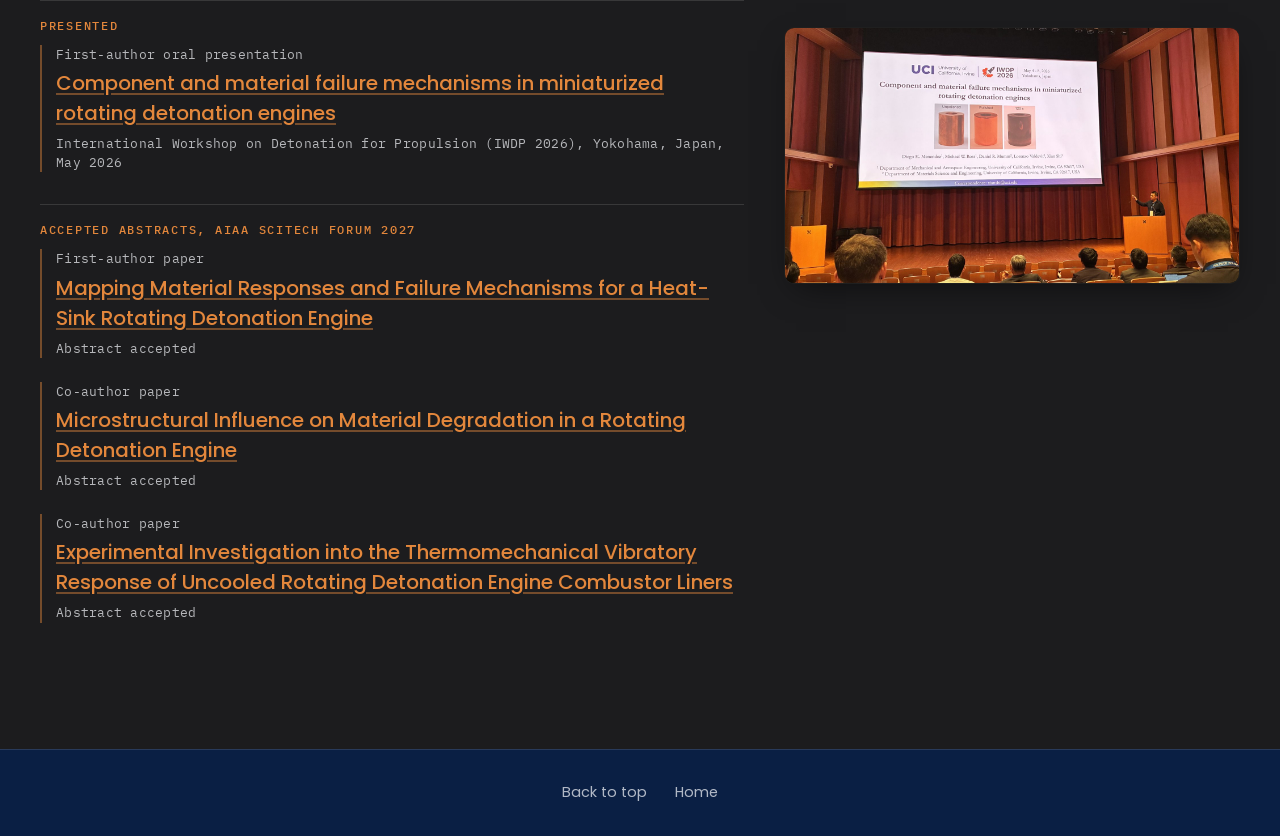
==== commit 4c0e58fe: "Add files via upload" ====
--- a/rde.html
+++ b/rde.html
@@ -135,14 +135,15 @@
     text-decoration: underline;
   }
 </style>
-<link rel="stylesheet" href="theme.css?v=10">
+<link rel="stylesheet" href="theme.css?v=11">
 <script src="theme.js?v=2"></script>
 </head>
 <body>
   <nav class="bar"><a class="brand" href="./">Diego Kiyoshi Menendez</a><div class="bar-links"><a href="./">Home</a><a href="rde.html" aria-current="page">RDE</a><a href="ucirpl.html">UCIRPL</a><a href="https://www.linkedin.com/in/diegokmenendez">LinkedIn</a><a class="btn" href="resume.pdf">Resume</a></div></nav>
 
   <section class="overview">
-    <h2 class="title">X Energy Lab - 2 in Rotating Detonation Engine</h2>
+    <p class="eyebrow">X Energy Lab</p>
+    <h2 class="title">2 in Rotating Detonation Engine</h2>
     <p>I designed and built a 2 in rotating detonation engine and took it <strong>from an empty room to its first hotfire</strong>. I owned the design, fabrication, testing, and integration of every component, from the engine itself to the facility around it. Since first hotfire, I have conducted <strong>200+ more</strong>, sustaining detonation for up to <strong>2.2 seconds</strong> across a range of operating conditions. These experiments have characterized the response and failure mechanisms of copper, tungsten, and Inconel 625 and supported one presentation and three accepted conference abstracts.</p>
     <ul class="stats">
       <li><b>10 mo</b><span>empty room to first hotfire</span></li>
--- a/theme.css
+++ b/theme.css
@@ -435,3 +435,20 @@
 .stats li, .overview .stats li { background: none; padding: 0; }
 .stats span { margin-top: 6px; }
 @media (max-width: 600px) { .stats li:last-child:nth-child(odd) { grid-column: auto; } }
+
+/* Composed opening: small label, shorter title, narrow left-aligned intro, left-aligned key numbers. */
+.eyebrow {
+  margin: 0 0 12px;
+  font-family: var(--mono);
+  font-size: 0.8rem;
+  font-weight: 500;
+  letter-spacing: 0.14em;
+  text-transform: uppercase;
+  color: var(--accent);
+}
+.overview { padding-top: clamp(40px, 5vw, 64px); }
+.overview .title { text-align: left; margin-bottom: 16px; }
+.overview p { text-align: left; margin: 0; max-width: 68ch; }
+.stats { justify-content: flex-start; text-align: left; margin-top: clamp(28px, 3.5vw, 40px); gap: 20px clamp(32px, 5vw, 64px); }
+.stats li { text-align: left; }
+.row .detail, .row .detail-list { max-width: 68ch; }
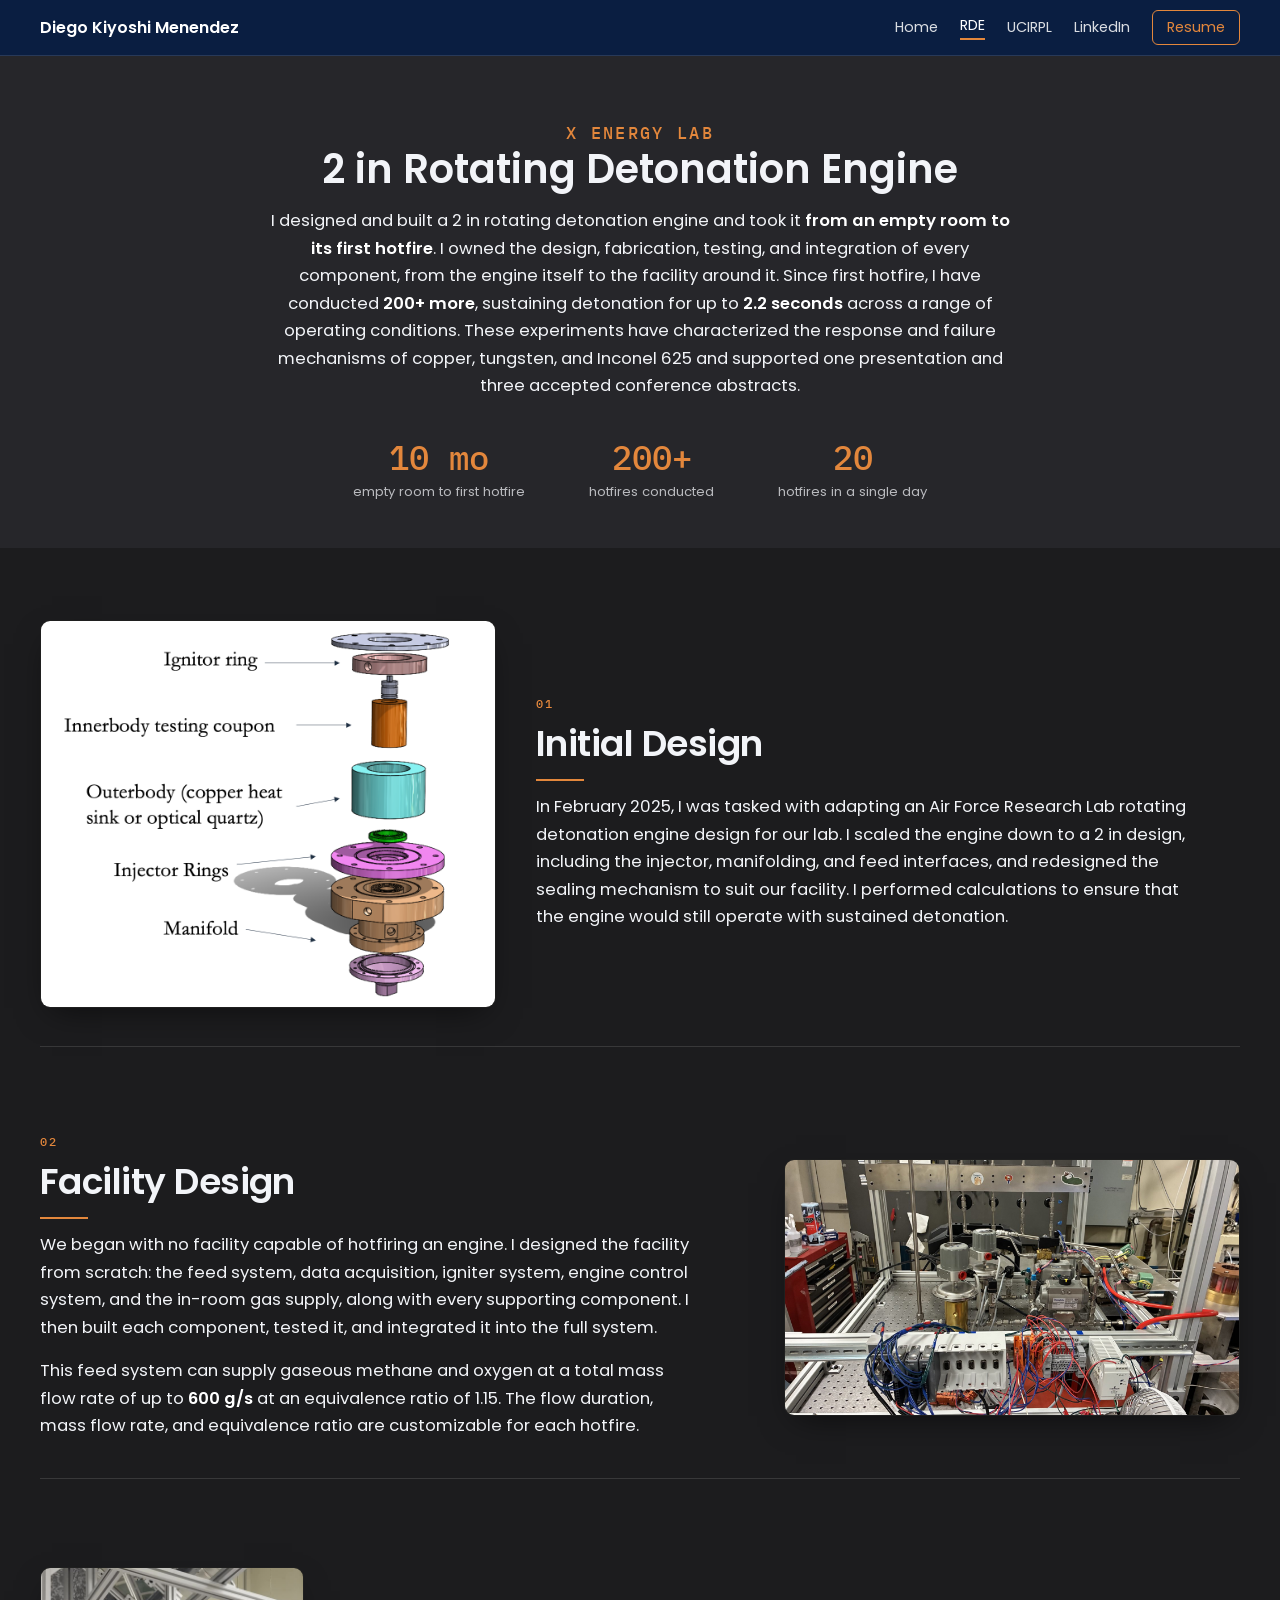
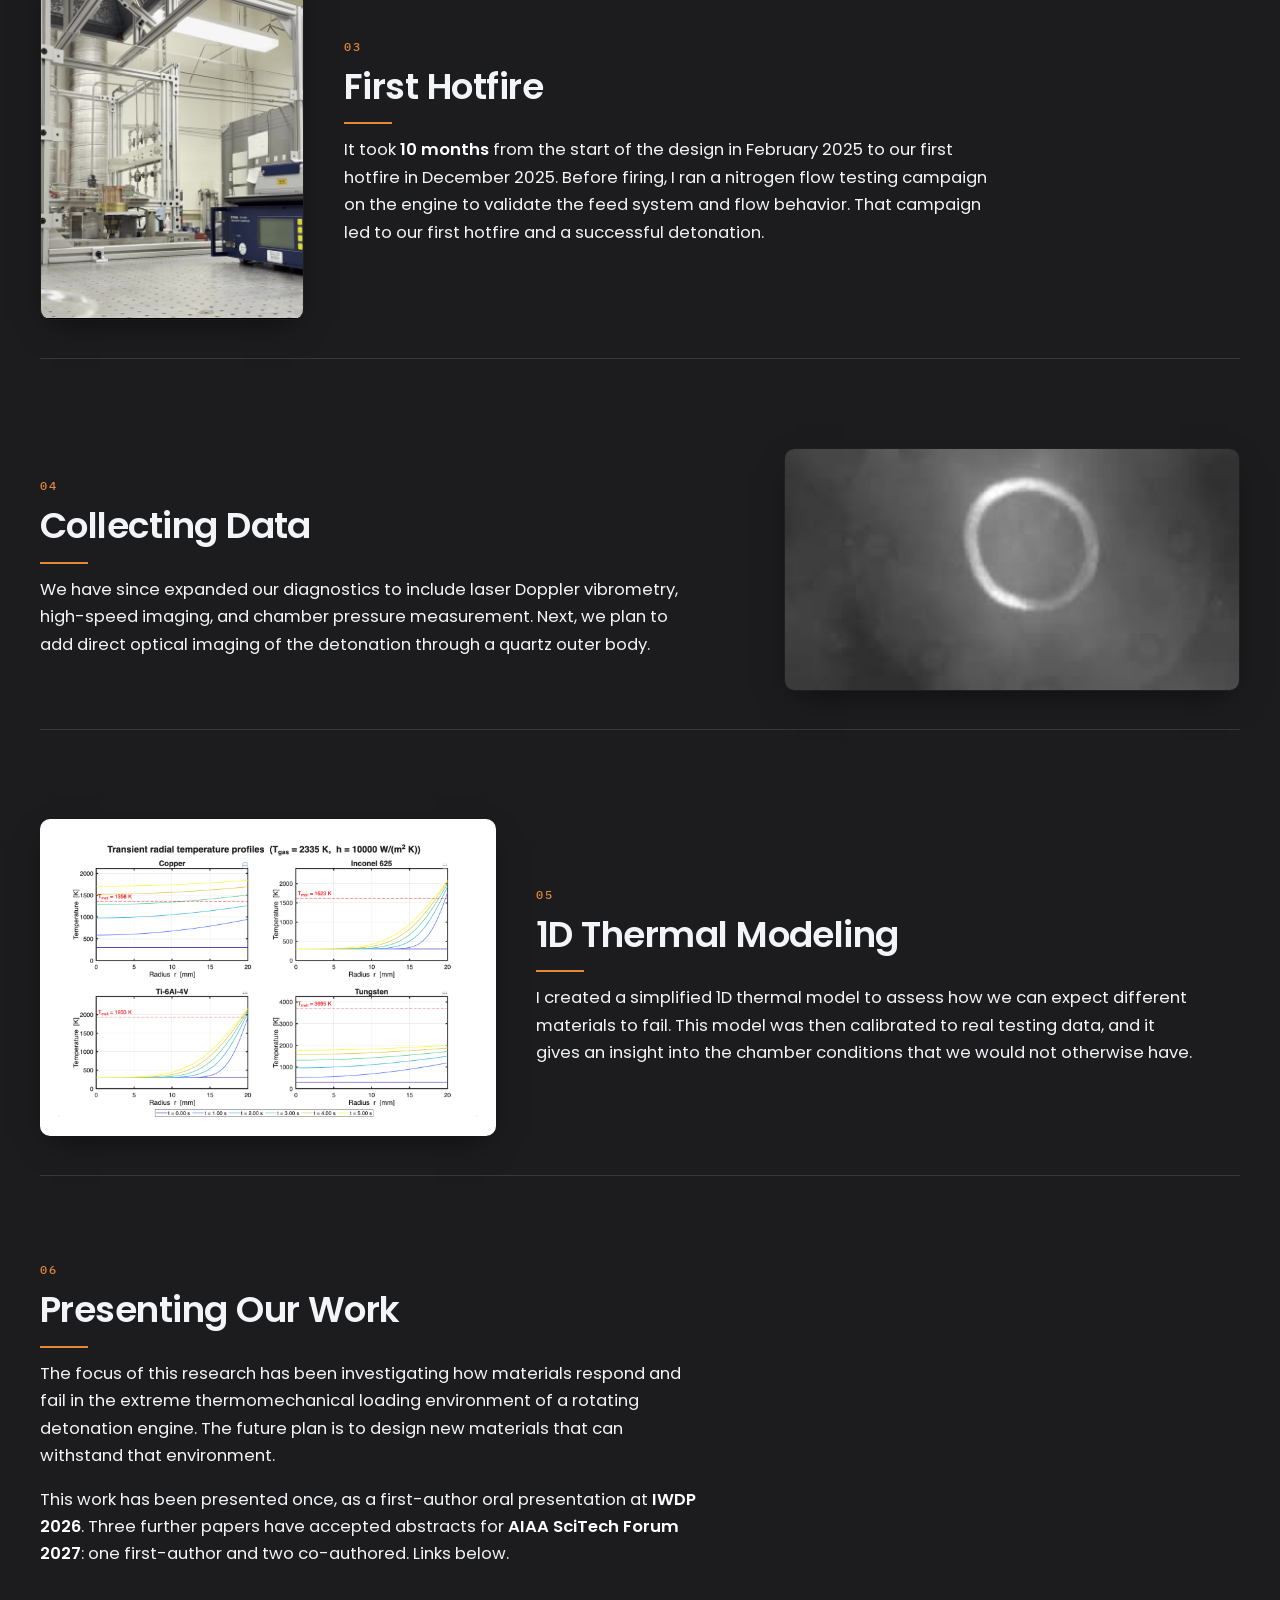
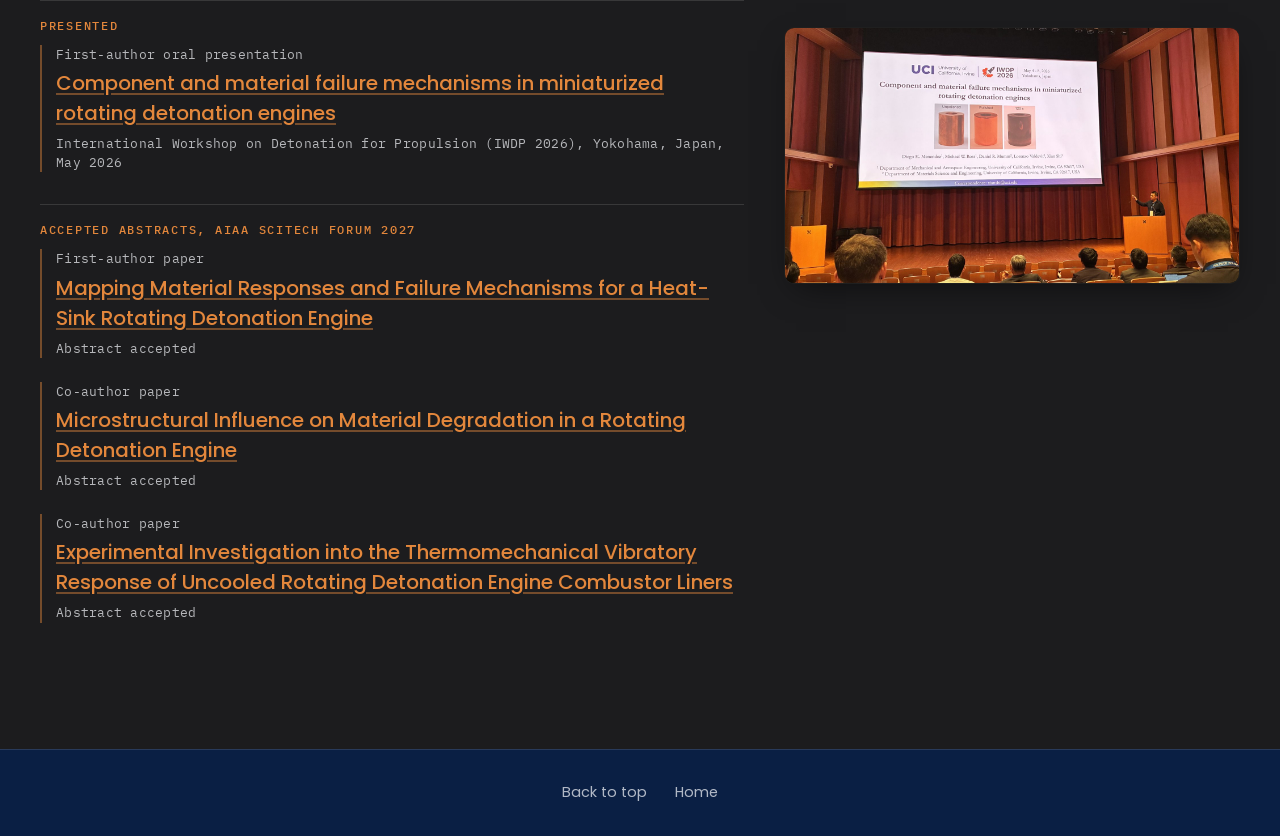
==== commit f5db7f0d: "Add files via upload" ====
--- a/rde.html
+++ b/rde.html
@@ -135,7 +135,7 @@
     text-decoration: underline;
   }
 </style>
-<link rel="stylesheet" href="theme.css?v=11">
+<link rel="stylesheet" href="theme.css?v=12">
 <script src="theme.js?v=2"></script>
 </head>
 <body>
--- a/theme.css
+++ b/theme.css
@@ -452,3 +452,10 @@
 .stats { justify-content: flex-start; text-align: left; margin-top: clamp(28px, 3.5vw, 40px); gap: 20px clamp(32px, 5vw, 64px); }
 .stats li { text-align: left; }
 .row .detail, .row .detail-list { max-width: 68ch; }
+
+/* Opening re-centered (label, title, narrow intro, numbers all centered). */
+.overview .title { text-align: center; }
+.eyebrow { text-align: center; }
+.overview p { text-align: center; margin: 0 auto; max-width: 68ch; }
+.stats { justify-content: center; text-align: center; }
+.stats li { text-align: center; }
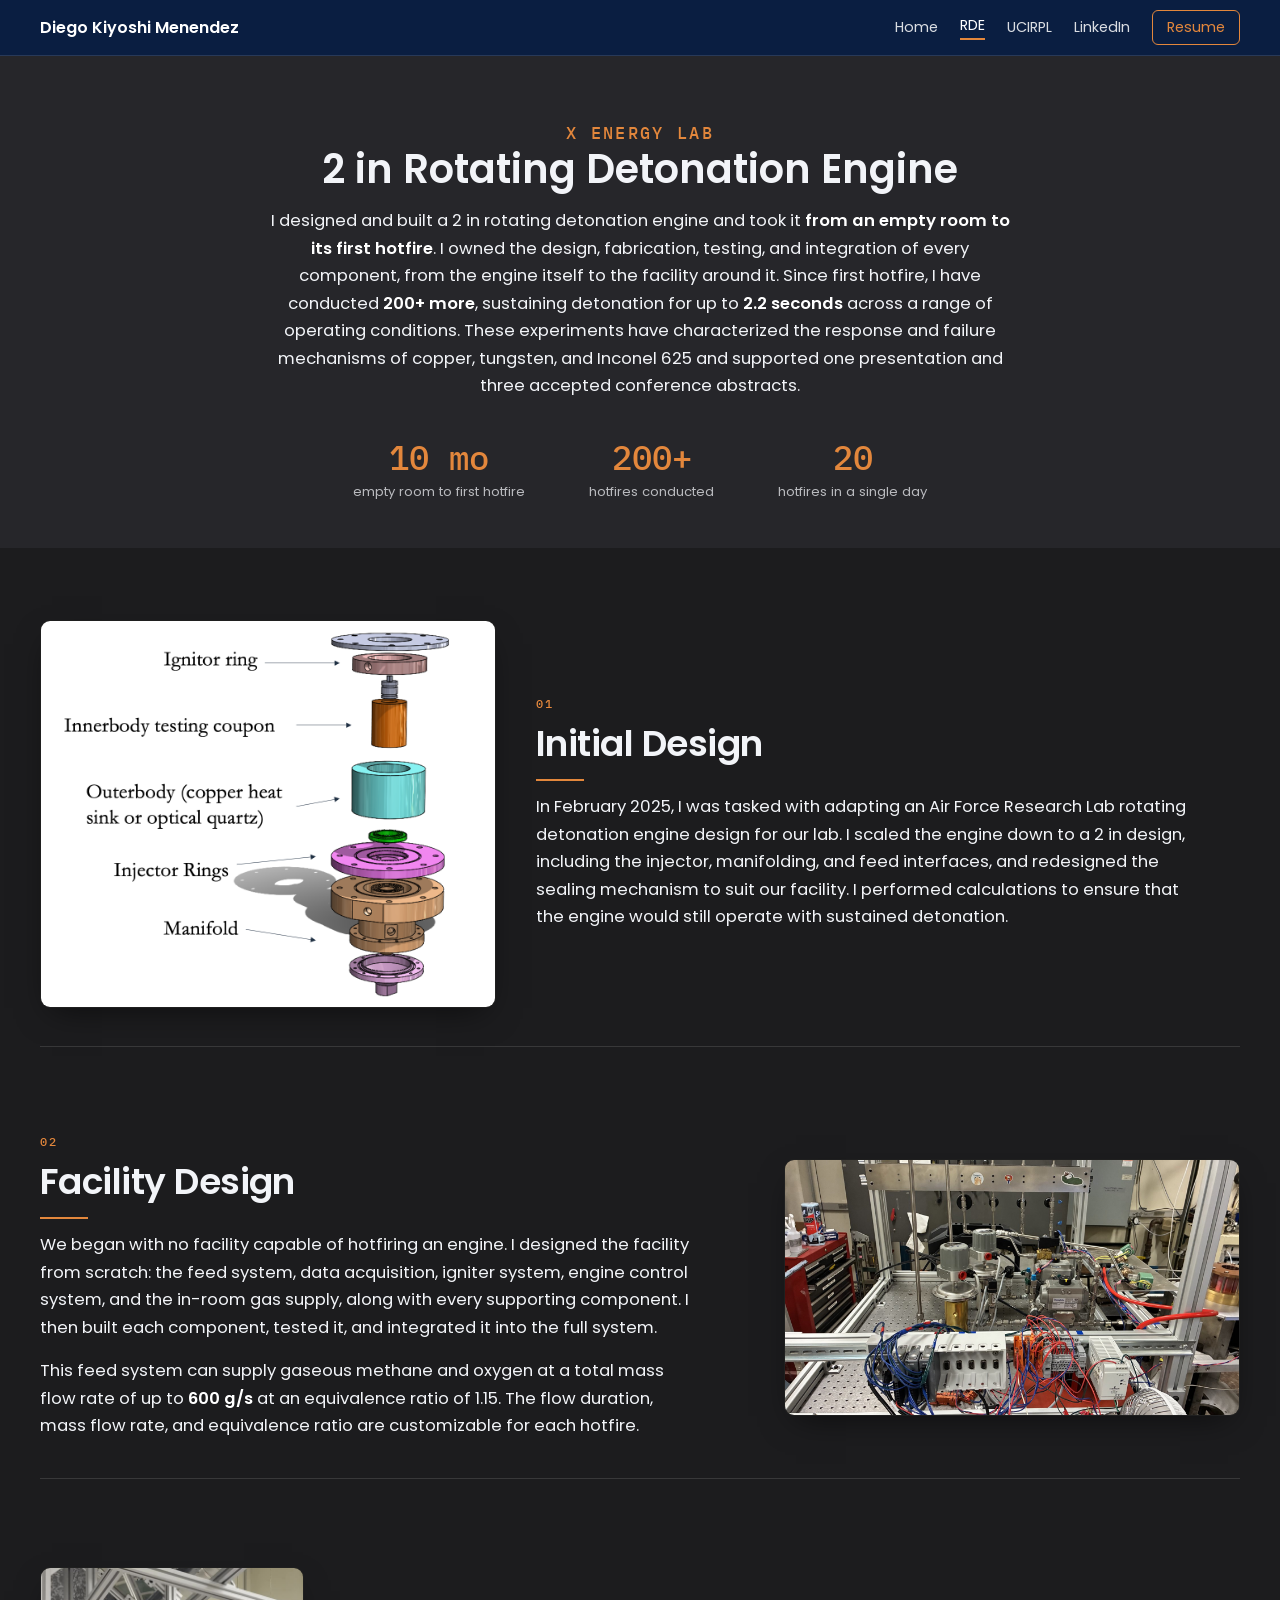
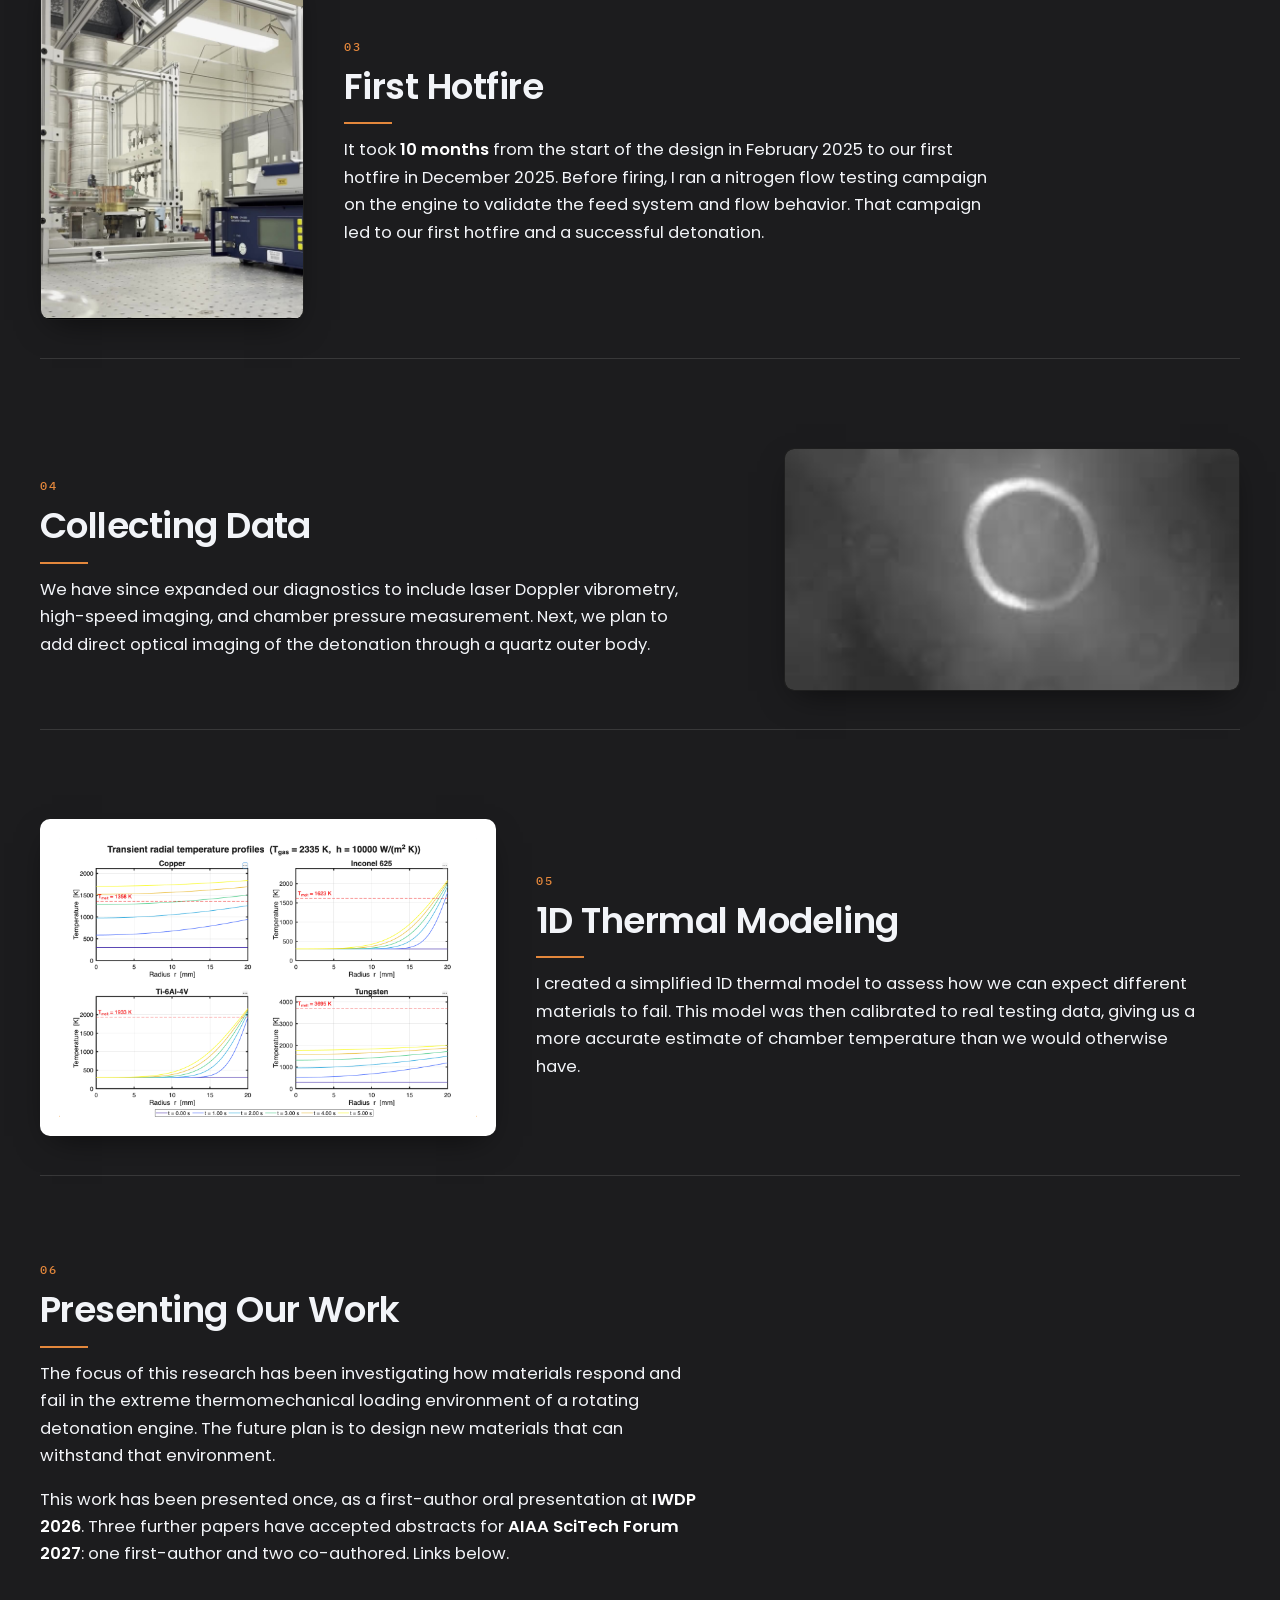
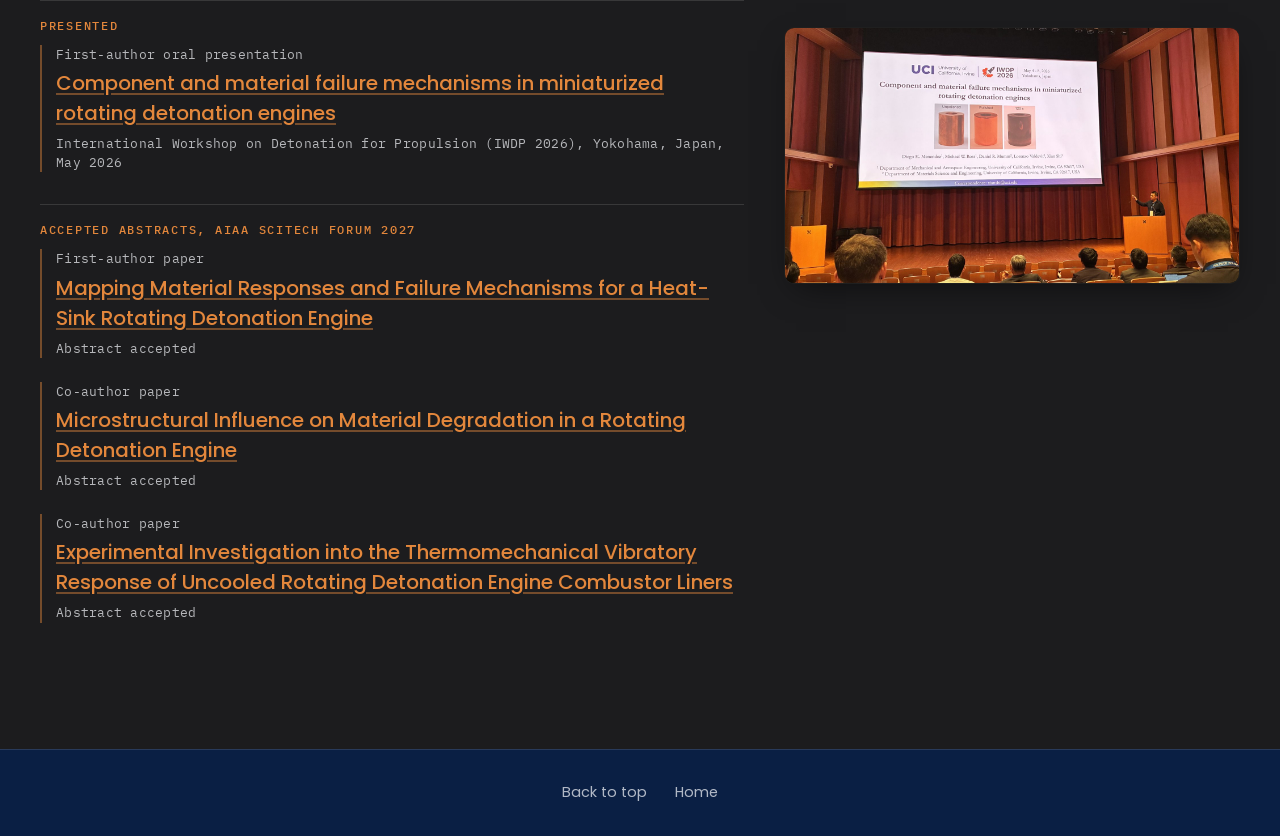
==== commit 67152b68: "Add files via upload" ====
--- a/rde.html
+++ b/rde.html
@@ -192,7 +192,7 @@
   <section class="section s5">
     <div class="text">
     <h2>1D Thermal Modeling</h2>
-    <p class="detail">I created a simplified 1D thermal model to assess how we can expect different materials to fail. This model was then calibrated to real testing data, and it gives an insight into the chamber conditions that we would not otherwise have.</p>
+    <p class="detail">I created a simplified 1D thermal model to assess how we can expect different materials to fail. This model was then calibrated to real testing data, giving us a more accurate estimate of chamber temperature than we would otherwise have.</p>
     
     </div>
     <div class="media card"><img src="rde-thermal-model.png" alt="Transient radial temperature profiles for copper, Inconel 625, Ti-6Al-4V, and tungsten"><span class="cap">Transient radial temperature profiles for copper, Inconel 625, Ti-6Al-4V, and tungsten</span></div>
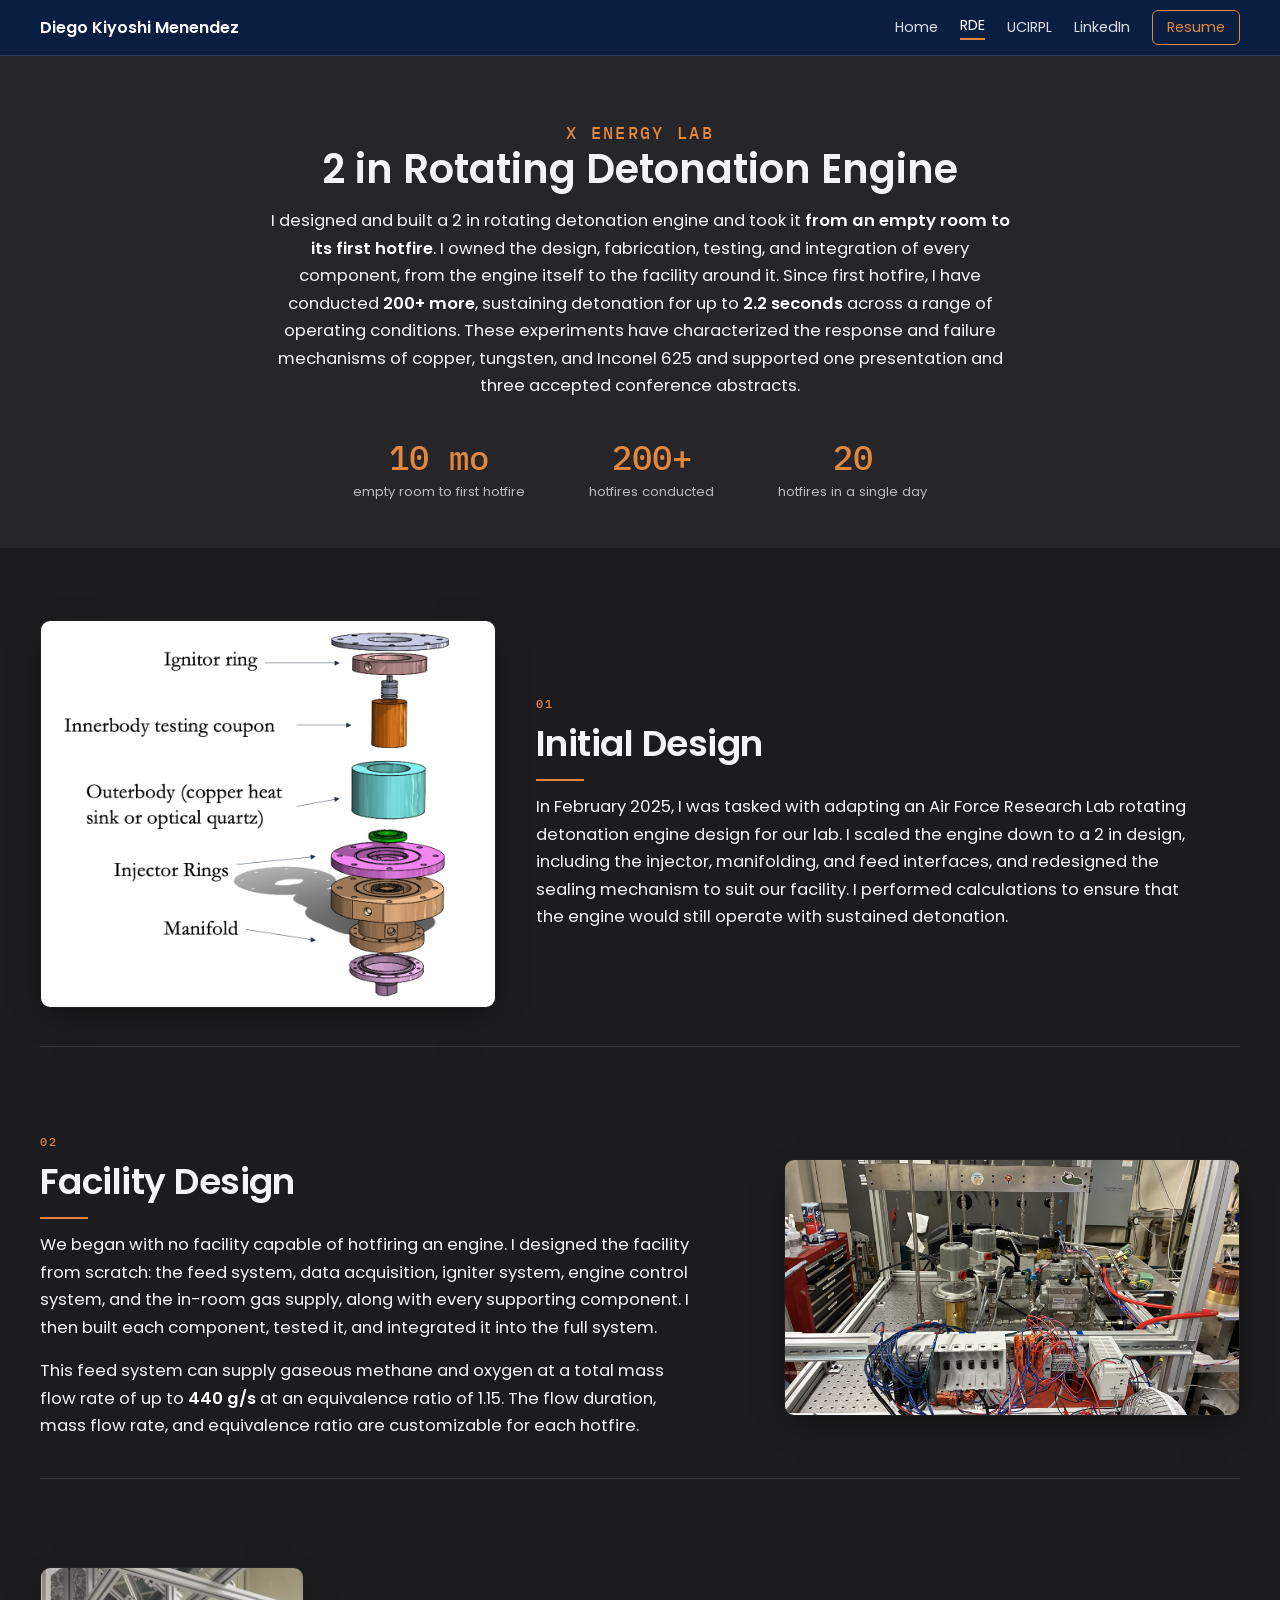
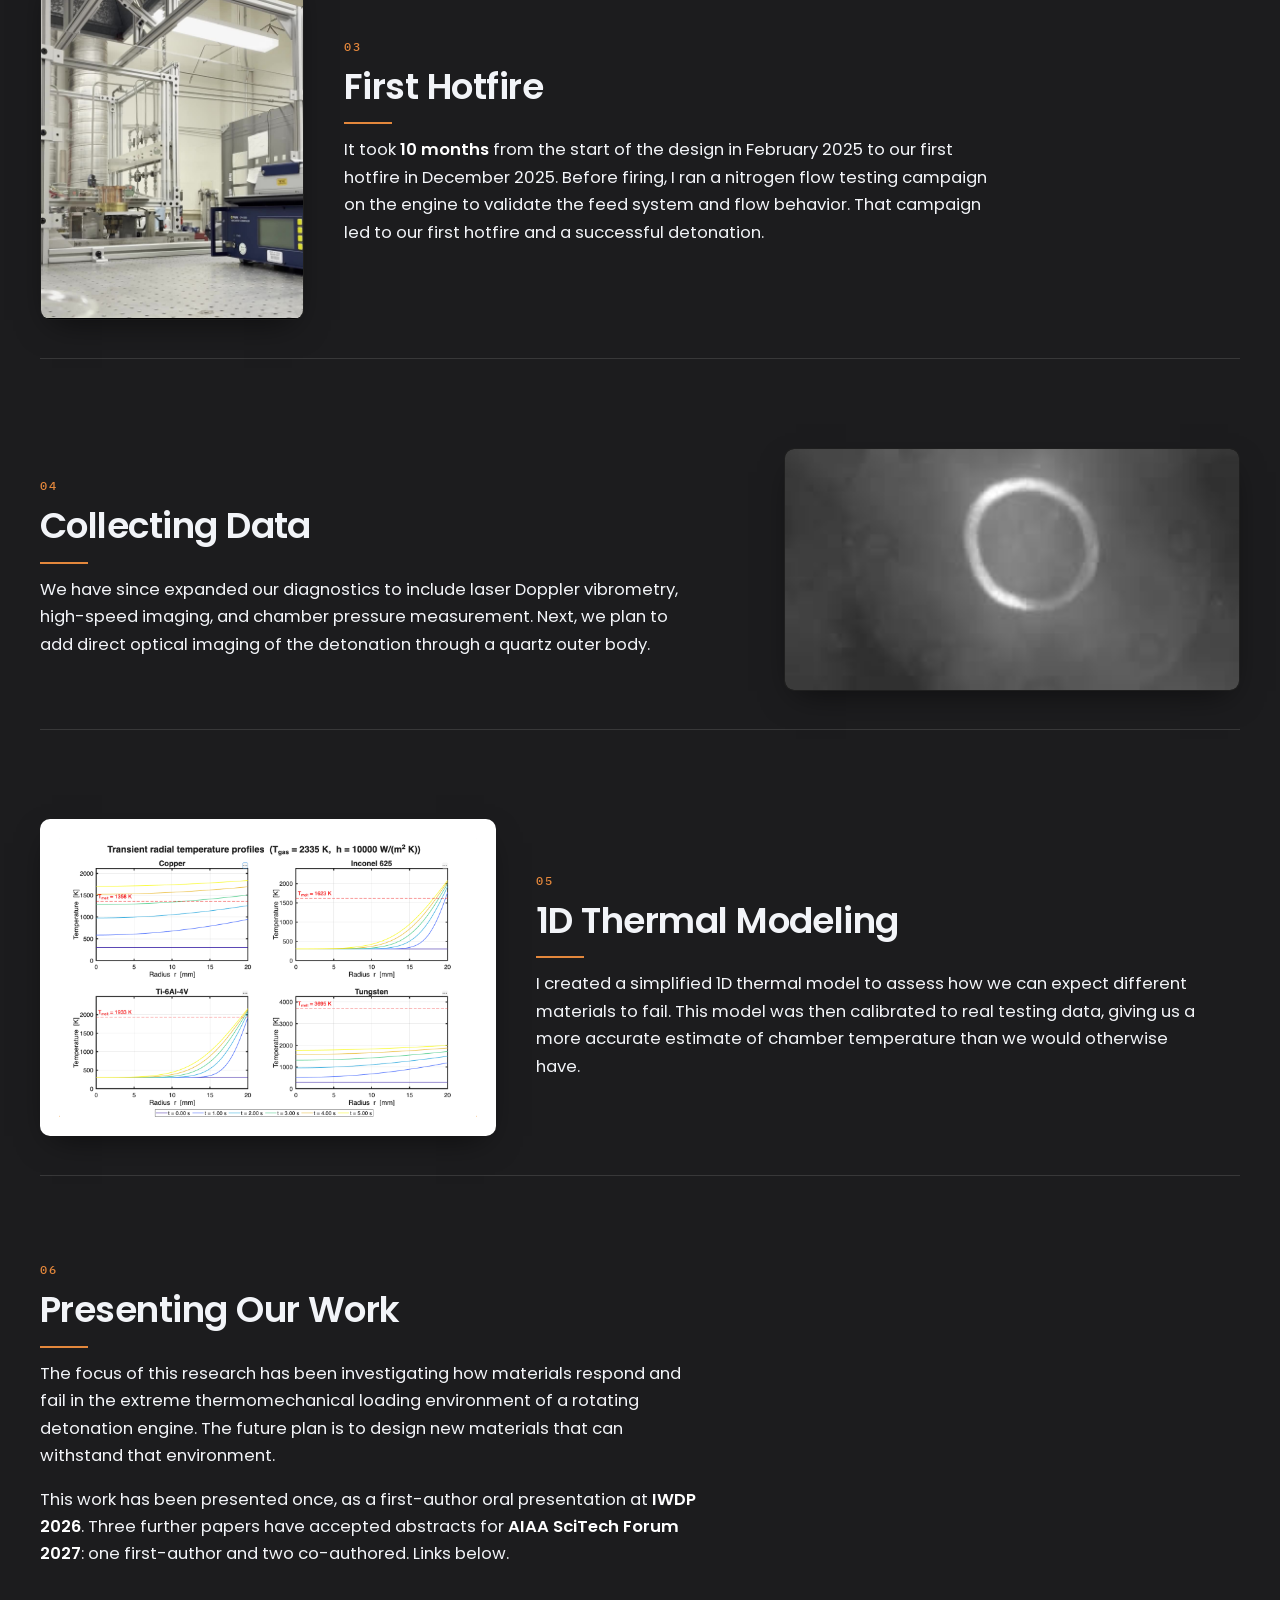
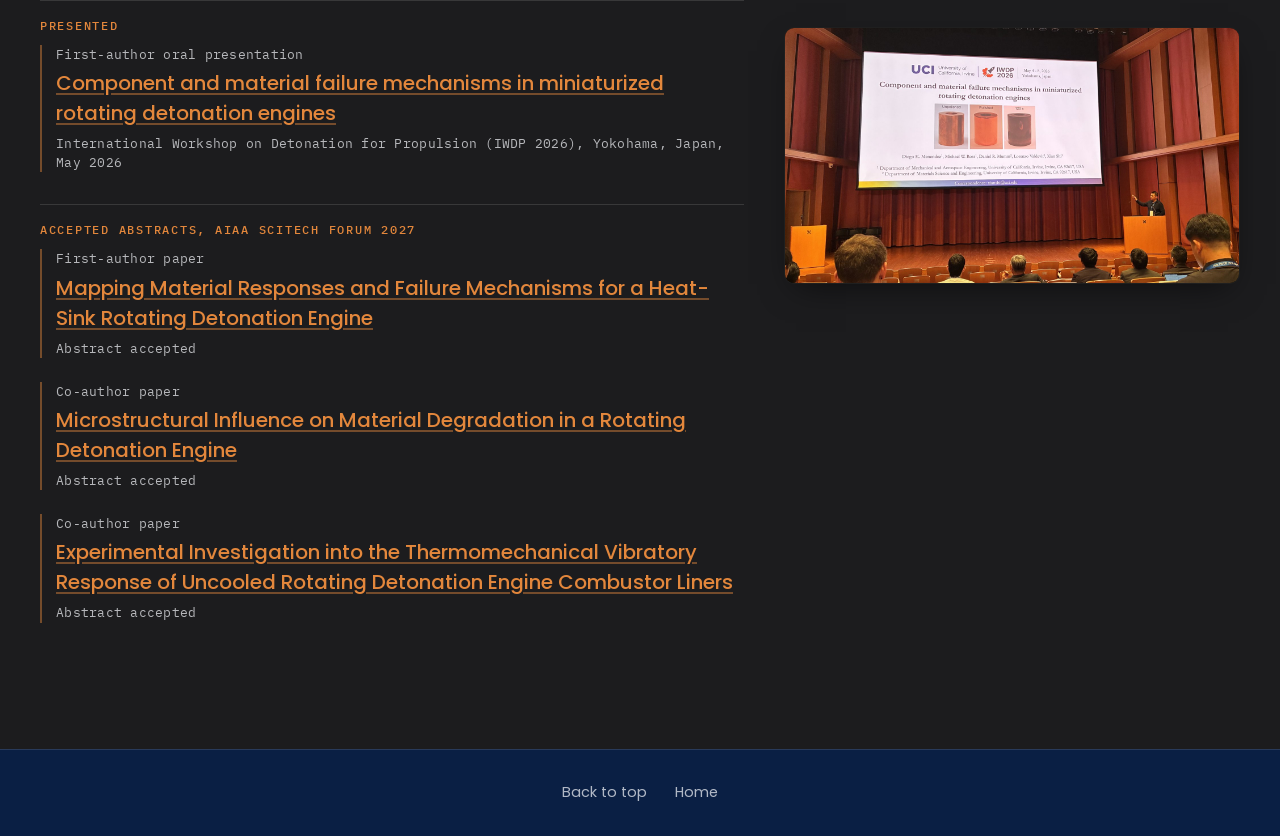
==== commit 49e4b385: "Update rde.html" ====
--- a/rde.html
+++ b/rde.html
@@ -165,7 +165,7 @@
     <div class="text">
     <h2>Facility Design</h2>
     <p class="detail">We began with no facility capable of hotfiring an engine. I designed the facility from scratch: the feed system, data acquisition, igniter system, engine control system, and the in-room gas supply, along with every supporting component. I then built each component, tested it, and integrated it into the full system.</p>
-      <p class="detail">This feed system can supply gaseous methane and oxygen at a total mass flow rate of up to <strong>600 g/s</strong> at an equivalence ratio of 1.15. The flow duration, mass flow rate, and equivalence ratio are customizable for each hotfire.</p>
+      <p class="detail">This feed system can supply gaseous methane and oxygen at a total mass flow rate of up to <strong>440 g/s</strong> at an equivalence ratio of 1.15. The flow duration, mass flow rate, and equivalence ratio are customizable for each hotfire.</p>
     
     </div>
     <div class="media"><img src="rde-facility.jpg" alt="RDE test facility"><span class="cap">RDE test facility</span></div>
@@ -223,5 +223,6 @@
     <a href="#">Back to top</a>
     <a href="./">Home</a>
   </footer>
+<script data-goatcounter="https://diegokmenendez.goatcounter.com/count" async src="//gc.zgo.at/count.js"></script>
 </body>
 </html>
